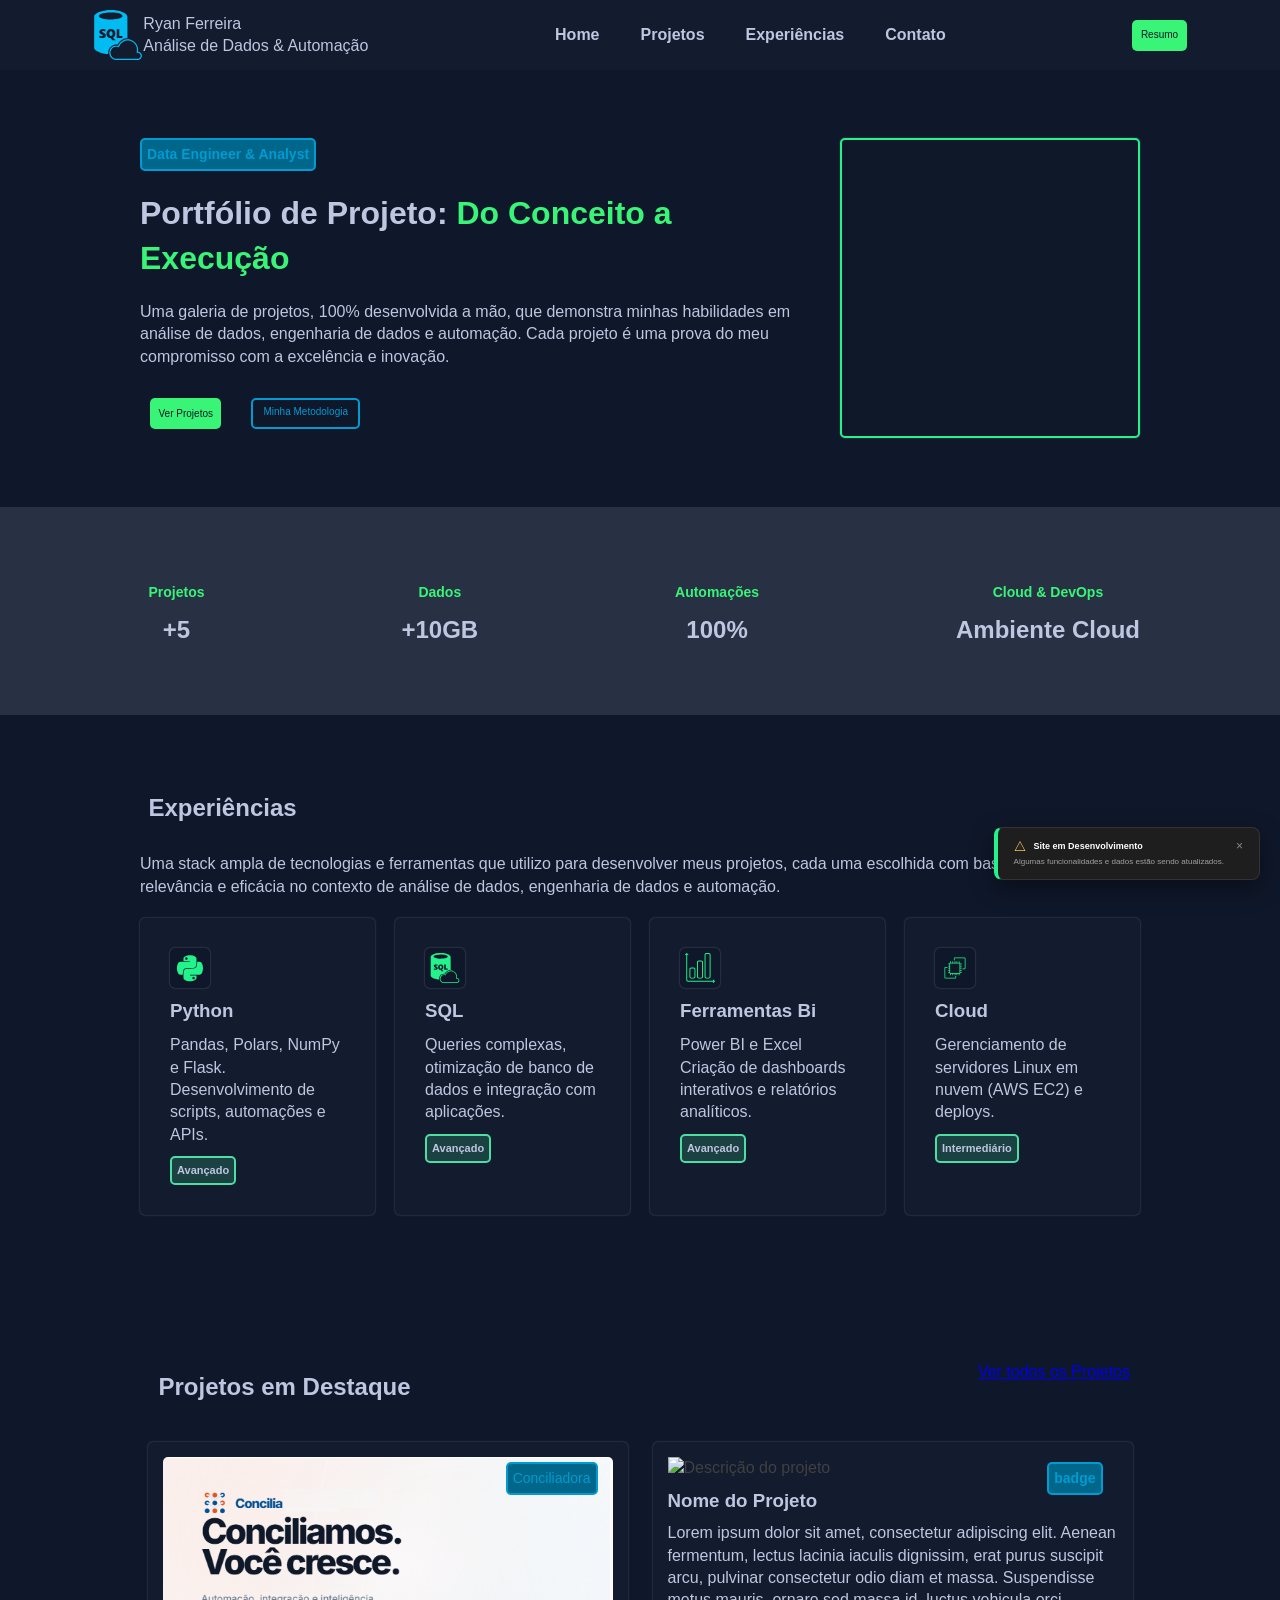
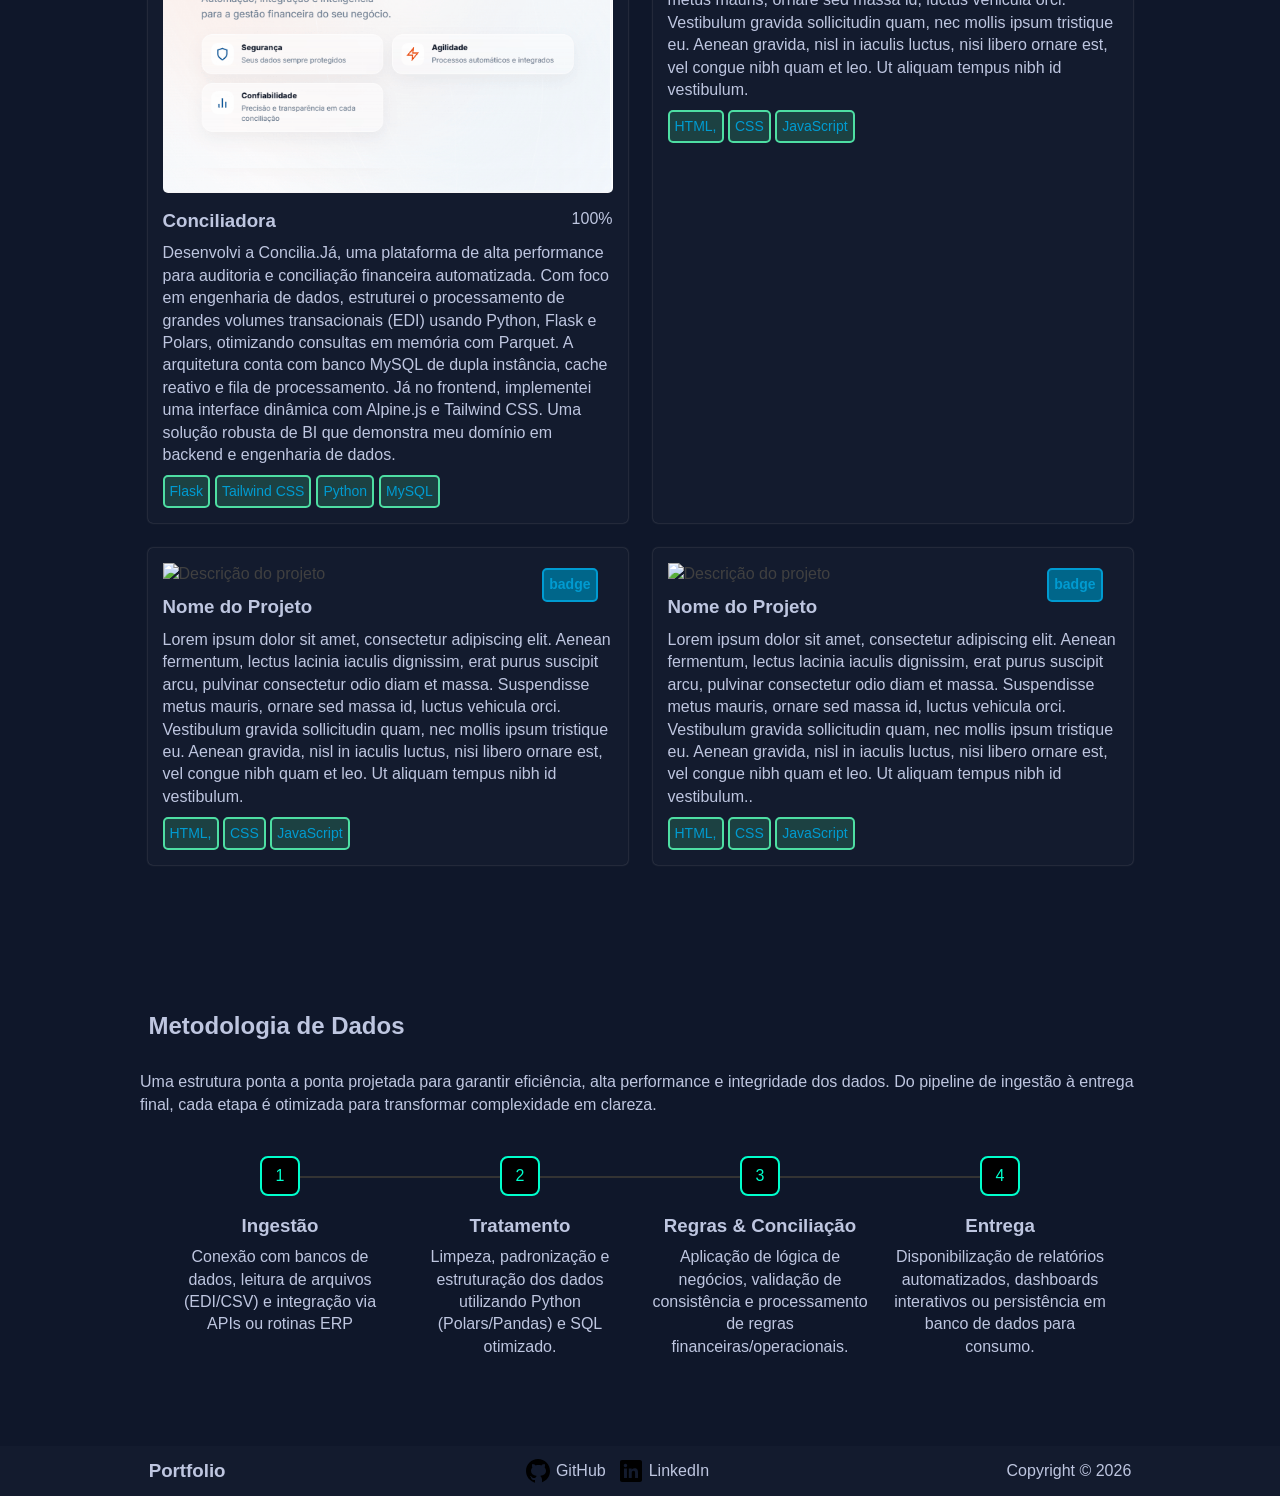
==== index.html @ 2951ab23 "refactor: Ajuste nos diretórios para organização e visualização. feat: Adicionado Toast de aviso de " ====
<!doctype html>
<html lang="en">
  <head>
    <meta charset="UTF-8" />
    <meta name="viewport" content="width=device-width, initial-scale=1.0" />
    <title>Ryan Ferreira | Portfólio de Dados & Engenharia</title>
    <link rel="icon" type="image/svg+xml" href="./assets/img/favicon-rfa.svg" />
    <link rel="stylesheet" href="/assets/css/style.css" />
    <script type="module" src="assets/js/main.js"></script>
  </head>
  <body>
    <!-- cabecalho -->
    <header>
      <nav class="cabecalho flex row">
        <div class="container-logo flex row">
          <img
            src="./assets/img/sql-logo.svg"
            width="50rem"
            alt="Logo do Portfolio"
          />
          <div class="container-logo-texto flex column">
            <span>Ryan Ferreira</span>
            <span>Análise de Dados & Automação </span>
          </div>
        </div>

        <ul>
          <li><a href="#">Home</a></li>
          <li><a href="#projetos">Projetos</a></li>
          <li><a href="#experiencias">Experiências</a></li>
          <li><a href="#">Contato</a></li>
        </ul>
        <div class="botao botao-header">
          <a href="#">Resumo</a>
        </div>
      </nav>
    </header>

    <main>
      <!-- sessão hero -->
      <section class="secao secao-hero">
        <div class="container container-hero flex row">
          <div class="box-hero flex column">
            <h2 class="badge">Data Engineer & Analyst</h2>
            <h1>
              Portfólio de Projeto:
              <span class="realce-h1">Do Conceito a Execução</span>
            </h1>
            <p>
              Uma galeria de projetos, 100% desenvolvida a mão, que demonstra
              minhas habilidades em análise de dados, engenharia de dados e
              automação. Cada projeto é uma prova do meu compromisso com a
              excelência e inovação.
            </p>
            <div class="box-botoes flex row">
              <div class="botao"><a href="#projetos">Ver Projetos</a></div>
              <div class="botao metodologia">
                <a href="#metodologia">Minha Metodologia</a>
              </div>
            </div>
          </div>
          <div class="efeito-hero"></div>
        </div>
      </section>

      <!-- sessão banner -->

      <section class="secao secao-banner">
        <div class="container container-banner flex">
          <div class="banner-alinha flex column">
            <h2>Projetos</h2>
            <h3>+5</h3>
          </div>
          <div class="banner-alinha flex column">
            <h2>Dados</h2>
            <h3>+10GB</h3>
          </div>
          <div class="banner-alinha flex column">
            <h2>Automações</h2>
            <h3>100%</h3>
          </div>
          <div class="banner-alinha flex column">
            <h2>Cloud & DevOps</h2>
            <h3>Ambiente Cloud</h3>
          </div>
        </div>
      </section>

      <!-- sessão experiências -->

      <section id="experiencias" class="secao secao-experiencias">
        <div class="container container-blocos-xp flex column">
          <h2>Experiências</h2>
          <div class="bloco-xp-descricao flex row">
            <p>
              Uma stack ampla de tecnologias e ferramentas que utilizo para
              desenvolver meus projetos, cada uma escolhida com base em sua
              relevância e eficácia no contexto de análise de dados, engenharia
              de dados e automação.
            </p>
            <!-- <div class="remove-quebra">
              <p>Competências Essenciais</p>
            </div> -->
          </div>
          <div class="bloco-box-xp flex">
            <div class="caixa-xp flex column">
              <div class="caixa-xp-logo flex">
                <img src="./assets/img/python.svg" alt="Logo do Python" />
              </div>
              <h3>Python</h3>
              <p>
                Pandas, Polars, NumPy e Flask. Desenvolvimento de scripts,
                automações e APIs.
              </p>
              <div class="tags tag-xp">Avançado</div>
            </div>
            <div class="caixa-xp flex column">
              <div class="caixa-xp-logo flex">
                <img src="./assets/img/sql-cloud.svg" alt="Logo do SQL" />
              </div>
              <h3>SQL</h3>
              <p>
                Queries complexas, otimização de banco de dados e integração com
                aplicações.
              </p>
              <div class="tags tag-xp">Avançado</div>
            </div>
            <div class="caixa-xp flex column">
              <div class="caixa-xp-logo flex">
                <img
                  src="./assets/img/ferramentas-bi.svg"
                  alt="Logo do Power BI"
                />
              </div>
              <h3>Ferramentas Bi</h3>
              <div>
                <p class="teste">
                  Power BI e Excel Criação de dashboards interativos e
                  relatórios analíticos.
                </p>
              </div>
              <div class="tags tag-xp">Avançado</div>
            </div>
            <div class="caixa-xp flex column">
              <div class="caixa-xp-logo flex">
                <img
                  src="./assets/img/amazon-ec2.svg"
                  alt="Logo do Amazon EC2"
                />
              </div>
              <h3>Cloud</h3>
              <p>
                Gerenciamento de servidores Linux em nuvem (AWS EC2) e deploys.
              </p>
              <div class="tags tag-xp">Intermediário</div>
            </div>
          </div>
        </div>
      </section>

      <!-- sessão projetos em destaque: -->

      <section id="projetos" class="secao secao-projetos flex column">
        <div class="container container-projetos flex column">
          <div class="projetos-titulo flex row">
            <h2>Projetos em Destaque</h2>
            <a href="caminho/para/projeto.html">Ver todos os Projetos</a>
          </div>
          <div class="blocos-box-projetos flex">
            <div class="box-projetos flex column">
              <div class="badge badge-projetos">Conciliadora</div>
              <div>
                <img
                  class="projeto-img"
                  src="/assets/projetos/ConciliaCapa.png"
                  alt="Descrição do projeto"
                />
              </div>
              <div class="subtitulo-projeto flex row">
                <h3>Conciliadora</h3>
                <p>100%</p>
              </div>
              <p>
                Desenvolvi a Concilia.Já, uma plataforma de alta performance
                para auditoria e conciliação financeira automatizada. Com foco
                em engenharia de dados, estruturei o processamento de grandes
                volumes transacionais (EDI) usando Python, Flask e Polars,
                otimizando consultas em memória com Parquet. A arquitetura conta
                com banco MySQL de dupla instância, cache reativo e fila de
                processamento. Já no frontend, implementei uma interface
                dinâmica com Alpine.js e Tailwind CSS. Uma solução robusta de BI
                que demonstra meu domínio em backend e engenharia de dados.
              </p>
              <div class="agrupa-tags flex row">
                <div class="tags">Flask</div>
                <div class="tags">Tailwind CSS</div>
                <div class="tags">Python</div>
                <div class="tags">MySQL</div>
              </div>
            </div>
            <div class="box-projetos flex column">
              <h2 class="badge badge-projetos">badge</h2>
              <img
                src="https://picsum.photos/450/336"
                alt="Descrição do projeto"
              />
              <h3>Nome do Projeto</h3>
              <p>
                Lorem ipsum dolor sit amet, consectetur adipiscing elit. Aenean
                fermentum, lectus lacinia iaculis dignissim, erat purus suscipit
                arcu, pulvinar consectetur odio diam et massa. Suspendisse metus
                mauris, ornare sed massa id, luctus vehicula orci. Vestibulum
                gravida sollicitudin quam, nec mollis ipsum tristique eu. Aenean
                gravida, nisl in iaculis luctus, nisi libero ornare est, vel
                congue nibh quam et leo. Ut aliquam tempus nibh id vestibulum.
              </p>
              <div class="agrupa-tags">
                <div class="tags">HTML,</div>
                <div class="tags">CSS</div>
                <div class="tags">JavaScript</div>
              </div>
            </div>
            <div class="box-projetos flex column">
              <h2 class="badge badge-projetos">badge</h2>
              <img
                src="https://picsum.photos/450/336"
                alt="Descrição do projeto"
              />
              <h3>Nome do Projeto</h3>
              <p>
                Lorem ipsum dolor sit amet, consectetur adipiscing elit. Aenean
                fermentum, lectus lacinia iaculis dignissim, erat purus suscipit
                arcu, pulvinar consectetur odio diam et massa. Suspendisse metus
                mauris, ornare sed massa id, luctus vehicula orci. Vestibulum
                gravida sollicitudin quam, nec mollis ipsum tristique eu. Aenean
                gravida, nisl in iaculis luctus, nisi libero ornare est, vel
                congue nibh quam et leo. Ut aliquam tempus nibh id vestibulum.
              </p>
              <div class="agrupa-tags">
                <div class="tags">HTML,</div>
                <div class="tags">CSS</div>
                <div class="tags">JavaScript</div>
              </div>
            </div>
            <div class="box-projetos flex column">
              <h2 class="badge badge-projetos">badge</h2>
              <img
                src="https://picsum.photos/450/336"
                alt="Descrição do projeto"
              />
              <h3>Nome do Projeto</h3>
              <p>
                Lorem ipsum dolor sit amet, consectetur adipiscing elit. Aenean
                fermentum, lectus lacinia iaculis dignissim, erat purus suscipit
                arcu, pulvinar consectetur odio diam et massa. Suspendisse metus
                mauris, ornare sed massa id, luctus vehicula orci. Vestibulum
                gravida sollicitudin quam, nec mollis ipsum tristique eu. Aenean
                gravida, nisl in iaculis luctus, nisi libero ornare est, vel
                congue nibh quam et leo. Ut aliquam tempus nibh id vestibulum..
              </p>
              <div class="agrupa-tags">
                <div class="tags">HTML,</div>
                <div class="tags">CSS</div>
                <div class="tags">JavaScript</div>
              </div>
            </div>
          </div>
        </div>
      </section>

      <!-- sessão Metodologia -->

      <section id="metodologia" class="secao secao-metodologia">
        <div class="container flex column">
          <div class="metodologia-titulo flex column">
            <h2>Metodologia de Dados</h2>
            <p>
              Uma estrutura ponta a ponta projetada para garantir eficiência,
              alta performance e integridade dos dados. Do pipeline de ingestão
              à entrega final, cada etapa é otimizada para transformar
              complexidade em clareza.
            </p>
          </div>
          <div class="metodologia-container flex">
            <div class="passos flex column">
              <div class="number flex">1</div>
              <h3>Ingestão</h3>
              <p>
                Conexão com bancos de dados, leitura de arquivos (EDI/CSV) e
                integração via APIs ou rotinas ERP
              </p>
            </div>

            <div class="passos flex column">
              <div class="number flex">2</div>
              <h3>Tratamento</h3>
              <p>
                Limpeza, padronização e estruturação dos dados utilizando Python
                (Polars/Pandas) e SQL otimizado.
              </p>
            </div>

            <div class="passos flex column">
              <div class="number flex">3</div>
              <h3>Regras & Conciliação</h3>
              <p>
                Aplicação de lógica de negócios, validação de consistência e
                processamento de regras financeiras/operacionais.
              </p>
            </div>

            <div class="passos flex column">
              <div class="number flex">4</div>
              <h3>Entrega</h3>
              <p>
                Disponibilização de relatórios automatizados, dashboards
                interativos ou persistência em banco de dados para consumo.
              </p>
            </div>
          </div>
        </div>
      </section>
      <!-- sessão rodapé -->
      <footer>
        <div class="rodape flex row">
          <div>
            <h3>Portfolio</h3>
          </div>
          <div class="redes-sociais flex row">
            <div class="img-redesociais flex">
              <img src="/assets/img/github.svg" alt="Icone Github" />
              <a target="_blank" href="https://github.com/RFAnoni">GitHub</a>
            </div>
            <div class="img-redesociais flex">
              <img src="/assets/img/linkedin.svg" alt="Icone LinkedIn" />
              <a
                target="_blank"
                href="https://www.linkedin.com/in/ryan-victor-ferreira/"
                >LinkedIn</a
              >
            </div>
          </div>

          <div>
            <p class="testes-img">Copyright &copy; 2026</p>
          </div>
        </div>
      </footer>
    </main>
    <!-- Banner / Card Flutuante de Aviso -->
    <div id="aviso-desenvolvimento" class="toast-flutuante">
      <div class="toast-conteudo">
        <div class="toast-texto">
          <div class="alinha-aviso flex">
            <img src="./assets/img/warning.svg" alt="Ícone de aviso" />
            <strong> Site em Desenvolvimento</strong>
          </div>
          <p>Algumas funcionalidades e dados estão sendo atualizados.</p>
        </div>
        <button
          id="btn-fechar-aviso"
          class="btn-fechar"
          aria-label="Fechar aviso"
        >
          &times;
        </button>
      </div>
    </div>
  </body>
</html>
---- assets/css/style.css ----
* {
  margin: 0;
  padding: 0;
  box-sizing: border-box;
}

html {
  font-size: 62.5%;
}

body {
  font-family: "Inter", sans-serif;
  color: #404040;
  line-height: 1.4;
  font-size: 1.6rem;
  background-color: #0f172a;
}

.flex {
  display: flex;
}
.flex.row {
  flex-flow: row;
}
.flex.column {
  flex-flow: column;
}
/* cabecalho */

.cabecalho {
  background-color: #131b2e;
  justify-content: space-around;
  align-items: center;
}

.container-logo {
  justify-content: space-between;
  align-items: center;
  padding: 1rem;
}

.container-logo-texto {
  justify-content: space-between;
  align-items: flex-start;
  color: #bec6e0;
}

.botao {
  background-color: #38f577;
  align-items: center;
  padding: 0.85rem;
  border-radius: 0.5rem;
  display: inline-block;
  margin: 1rem;
  font-size: x-small;
  cursor: pointer;

  & a {
    color: #0f172a;
    text-decoration: none;
  }
}

header {
  position: sticky;
  top: 0;
  z-index: 99999;
}
nav ul {
  display: flex;
  flex-flow: row;
  justify-content: space-around;
  gap: 2.1rem;
  align-items: center;

  li {
    list-style: none;
    padding: 1rem;

    a {
      text-decoration: none;
      color: #bec6e0;
      font-weight: bold;
      font-size: 1.6rem;
      transition: all 0.2s ease;

      &:hover,
      &:visited {
        color: #38f577;
        text-decoration: underline;
        transform: scale(1.1);
      }
    }
  }
}
.container {
  max-width: 100rem;
  margin: 0 auto;
  gap: 2rem;
}

/* cabecalho */

.badge {
  background-color: #00668a;
  border: 2px solid #009bd1;
  display: inline-block;
  color: #009bd1;
  border-radius: 0.5rem;
  padding: 0.5rem;
  font-size: 1.4rem;
}

.tags {
  background-color: #21504ab9;
  border: 2px solid #4edea3;
  display: inline-block;
  color: #009bd1;
  border-radius: 0.5rem;
  padding: 0.5rem;
  font-size: 1.4rem;
  background-blend-mode: multiply;
}

h1 {
  color: #bec6e0;
  font-size: 3.2rem;
}

h2 {
  color: #bec6e0;
  font-size: 2.4rem;
  padding: 0.85rem;
}

h3 {
  color: #bec6e0;
}
.realce-h1 {
  color: #38f577;
}

p {
  color: #bec6e0;
}

.secao {
  padding: 6.78rem;
  /* max-width: 100rem; */
}
/* sessao hero */

.container-hero {
  align-items: flex-start;
}

.box-hero {
  gap: 2rem;
  align-items: flex-start;
  flex: 1;
}

.efeito-hero {
  content: "";
  width: 30rem;
  height: 30rem;
  background-color: #0f1829;
  border-radius: 0.5rem;
  border: 2px solid #22f38b;
  box-shadow: 0px 0px 2px rgb(169 168 168 / 50%);
}

.box-botoes {
  gap: 1rem;
}
.metodologia {
  background-color: #0f172a;
  border: 2px solid #009bd1;
  border-radius: 0.5rem;
  padding: 0.5rem;
  color: #009bd1;

  & a {
    border-radius: 0.5rem;
    padding: 0.5rem;
    color: #009bd1;
    text-decoration: none;
    cursor: pointer;
  }
}

/* sessao banner */

.secao-banner {
  background-color: #283044;
}

.container-banner {
  justify-content: space-between;

  .banner-alinha {
    gap: 0.2rem;
    align-items: center;
  }
  & h2 {
    color: #38f577;
    font-size: 1.4rem;
  }
  & h3 {
    color: #bec6e0;
    font-size: 2.4rem;
  }
}

/* experiencias xp */

.caixa-xp {
  background-color: #131b2e;
  box-shadow: 0px 0px 2px rgb(169 168 168 / 50%);
  border-radius: 0.5rem;
  align-items: flex-start;
  gap: 1rem;
  padding: 3rem;
  flex: 1; /* Faz o card crescer junto com os outros irmãos no layout */

  & p {
    hyphens: auto;
    -webkit-hyphens: auto;
    word-break: normal;
  }
}

.caixa-xp-logo {
  background-color: #0f172a;
  align-items: center;
  justify-content: center;
  padding: 0.5rem;
  box-shadow: 0px 0px 2px rgb(169 168 168 / 50%);
  border-radius: 0.5rem;
  img {
    width: 3rem;
    background-color: #0f172a;
    stroke-width: 0.476881;
  }
}

.tag-xp {
  color: #bec6e0;
  font-size: 1.1rem;
  font-weight: 600;
}

.bloco-box-xp {
  gap: 2rem;
  flex-flow: row wrap; /* Permite quebrar linha em telas menores */
  justify-content: flex-start;
}

.blocos-xp {
  display: flex;
  flex-flow: column;
  justify-content: space-between;
  gap: 2rem;
}

.bloco-xp-titulo {
  display: flex;
  flex-flow: column;
  justify-content: space-between;
  gap: 2rem;
}

.bloco-xp-descricao {
  justify-content: space-between;
  gap: 2rem;
  align-items: center;
}
.remove-quebra {
  white-space: nowrap;
  text-transform: uppercase;
}

/* sessão projetos*/

.projetos-titulo {
  justify-content: space-between;
  gap: 2rem;
  padding: 1rem;
}

.agrupa-tags {
  gap: 0.5rem;
}
.blocos-box-projetos {
  flex-flow: row wrap;
  justify-content: center;
  gap: 2.5rem;
}

.box-projetos {
  background-color: #131b2e;
  box-shadow: 0px 0px 2px rgb(169 168 168 / 50%);
  padding: 1.5rem;
  border-radius: 0.5rem;
  width: 48%;
  position: relative;
  gap: 0.85rem;
}

.secao-projetos {
  gap: 2rem;
}

.projeto-img {
  width: 100%;
  height: auto;
  border-radius: 0.5rem;
}
.badge-projetos {
  position: absolute;
  top: 2rem;
  right: 3rem;
}

.subtitulo-projeto {
  justify-content: space-between;
}

/* sessão workflow */
.metodologia-container {
  justify-content: space-between; /* Distribui os itens igualmente de ponta a ponta */
  align-items: flex-start; /* Alinha todos verticalmente no centro */
  position: relative;
  padding: 2rem;
}

.passos {
  align-items: center; /* Centraliza o texto de cada bloco */
  text-align: center;
  z-index: 2; /* Garante que o bloco fique acima da linha conectora */
  flex: 1 1 0; /* Força todos os elementos a dividirem o espaço igualmente */
  padding: 0 10px;
  width: 0;
  position: relative;

  & h3 {
    min-height: 3rem; /* Ajuste se necessário para cobrir 2 linhas */
    display: flex;
    align-items: center;
    justify-content: center;
    margin-bottom: 0.5rem;
  }

  &:not(:last-child)::before {
    content: "";
    position: absolute;

    /* Posiciona no centro vertical exato do .number (2rem metade do número) */
    top: 2rem;

    /* Começa no centro deste número e vai até o centro do próximo */
    left: 50%;
    width: 100%;

    height: 2px;
    background-color: #333;

    /* Coloca a linha atrás da caixinha .number */
    z-index: -1;
  }
}

/* Estilização básica dos quadradinhos com números */
.number {
  width: 4rem;
  height: 4rem;
  border: 0.2rem solid #00ffcc; /* Borda verde/azul fluorescente */
  border-radius: 0.8rem;
  justify-content: center;
  align-items: center;
  background-color: #000;
  color: #00ffcc;
  margin-bottom: 15px;
}

.metodologia-titulo {
  gap: 2rem;
}

/* footer */
.img-redesociais {
  gap: 0.3rem;
  align-items: center;
}
.rodape {
  background-color: #131b2e;
  justify-content: space-around;
  align-items: center;
  height: 5rem;
}

.redes-sociais {
  gap: 1rem;

  & a {
    text-decoration: none;

    &:link {
      color: #bec6e0;
    }
    &:visited,
    &:hover {
      color: #38f577;
      text-decoration: underline;
      transform: scale(1.05);
    }
  }
}

/* Card Flutuante Fixo no Canto Inferior */
.toast-flutuante {
  position: fixed;
  bottom: 20px;
  right: 20px;
  z-index: 9999;
  max-width: 320px;
  background-color: #1e1e1e;
  border: 1px solid #333;
  border-left: 4px solid #22f38b; /* Detalhe lateral no tom de verde */
  border-radius: 8px;
  box-shadow: 0 8px 24px rgba(0, 0, 0, 0.4);
  padding: 12px 16px;
  font-family: sans-serif;
  animation: slideIn 0.3s ease-out;
}

.toast-conteudo {
  display: flex;
  align-items: flex-start;
  justify-content: space-between;
  gap: 12px;
}

.toast-texto {
  & strong {
    display: block;
    color: #ffffff;
    font-size: 0.9rem;
    margin-bottom: 4px;
  }

  & img {
    width: 1.2rem;
    height: 1.2rem;
    margin-right: 8px;
  }

  & p {
    color: #a0a0a0;
    font-size: 0.8rem;
    margin: 0;
    line-height: 1.3;
  }
}

/* Botão 'X' para fechar */
.btn-fechar {
  background: transparent;
  border: none;
  color: #888;
  font-size: 1.2rem;
  cursor: pointer;
  line-height: 1;
  padding: 0;
  transition: color 0.2s;

  &:hover {
    color: #ffffff;
  }
}

/* Animação suave para aparecer */
@keyframes slideIn {
  from {
    transform: translateY(100px);
    opacity: 0;
  }
  to {
    transform: translateY(0);
    opacity: 1;
  }
}

/* Responsividade para telas pequenas */
@media (max-width: 480px) {
  .toast-flutuante {
    bottom: 12px;
    right: 12px;
    left: 12px;
    max-width: none;
  }
}
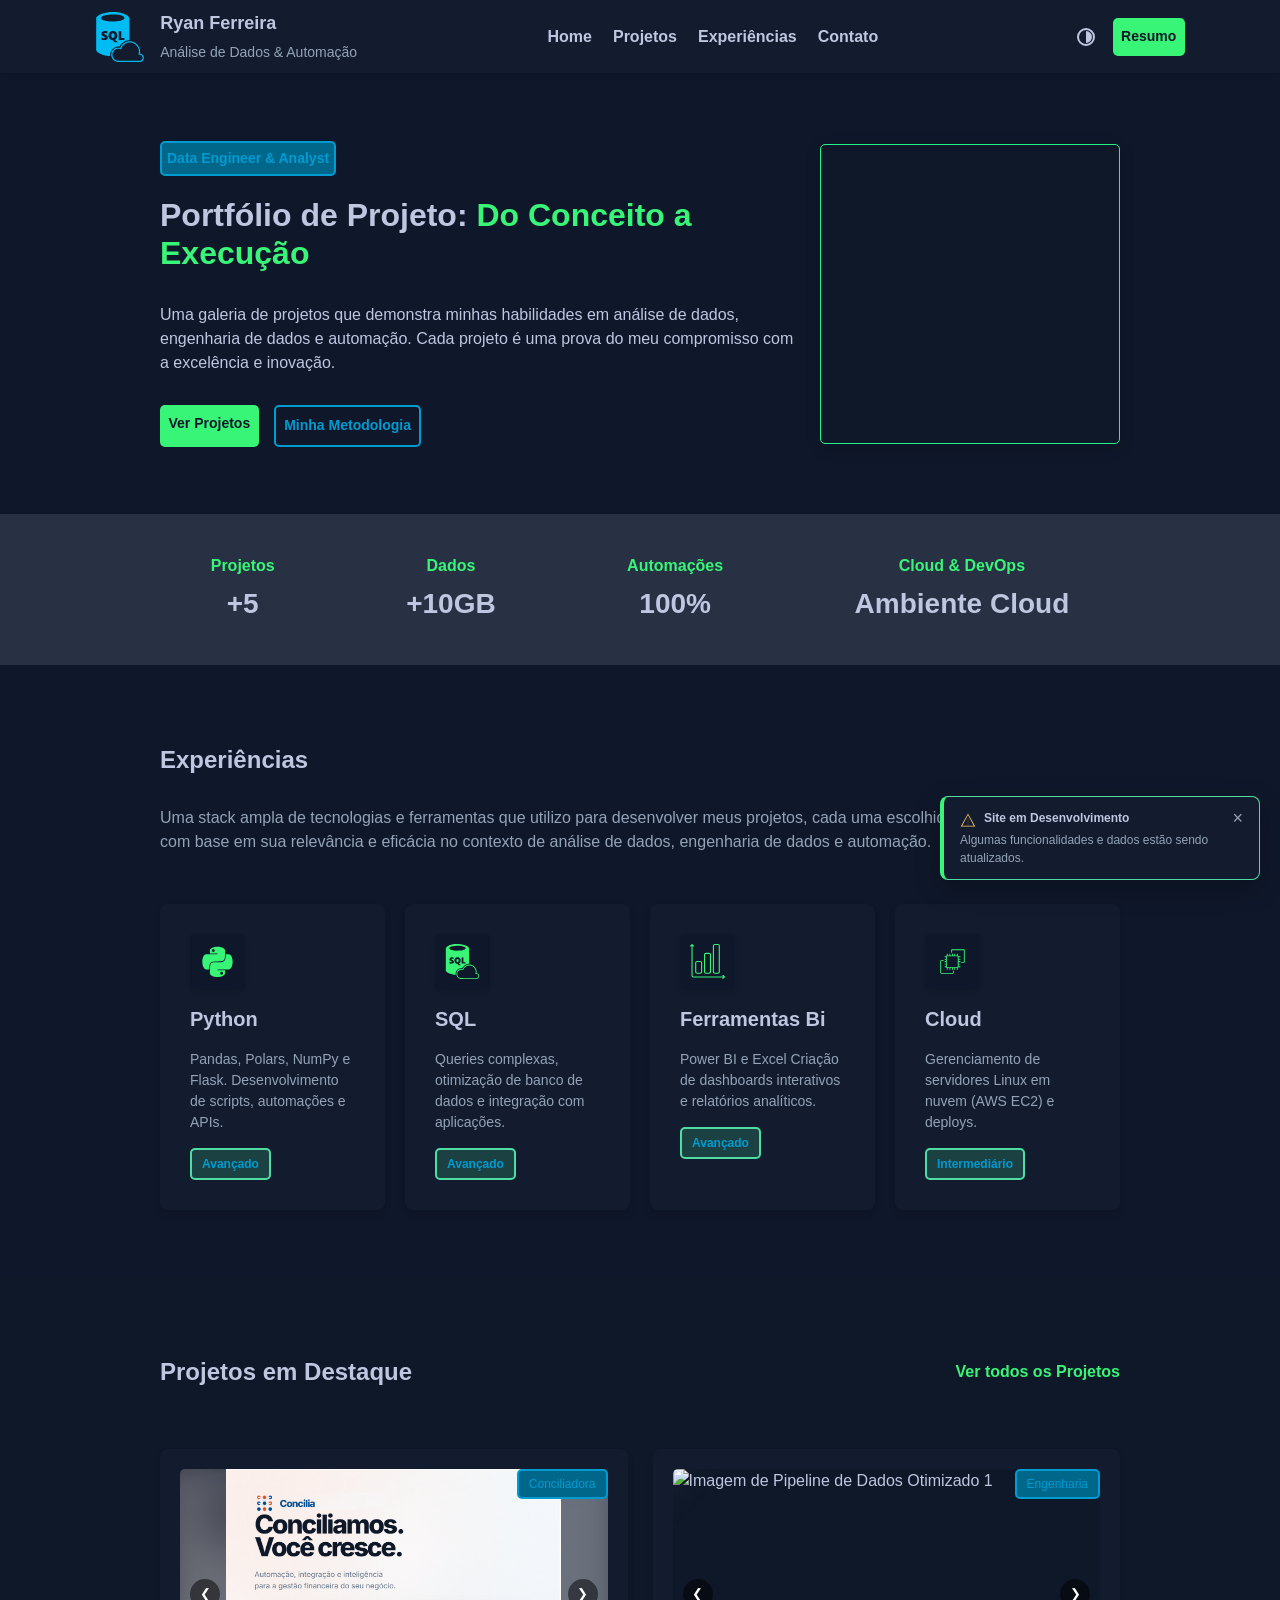
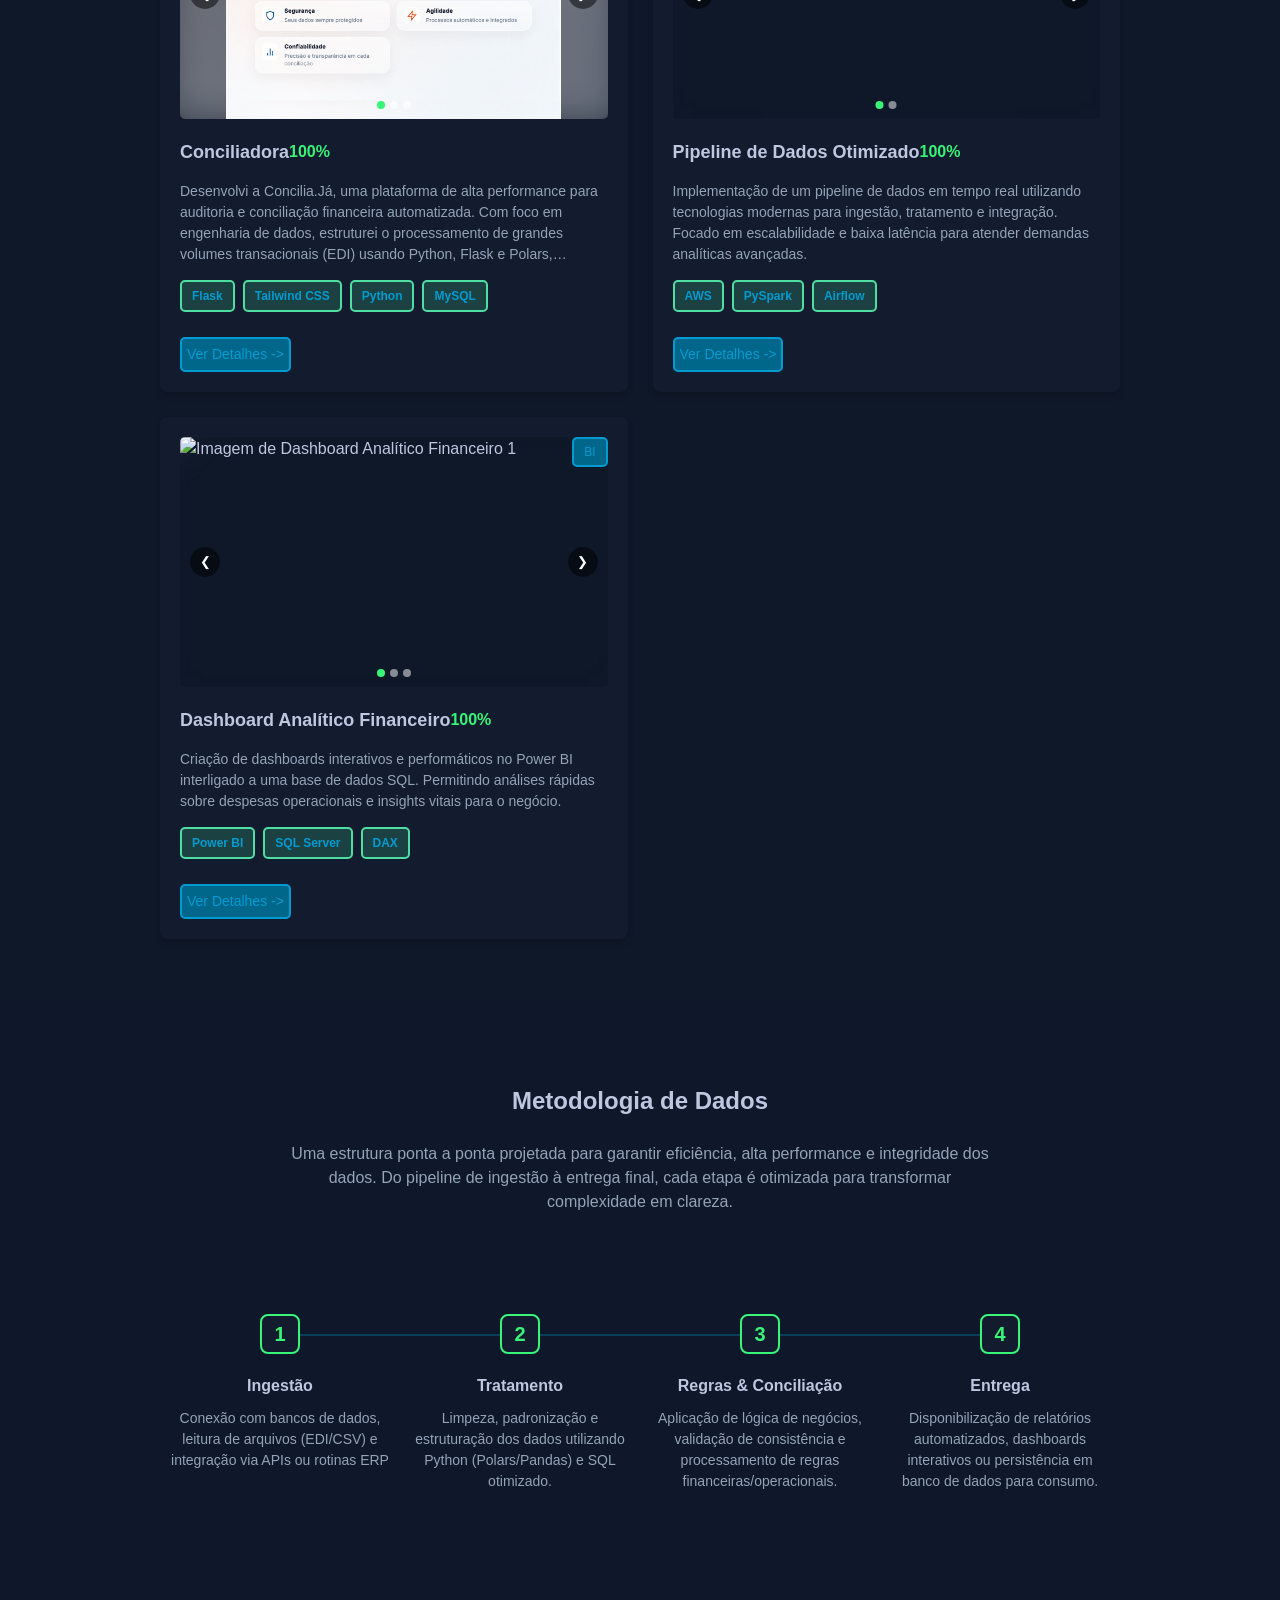
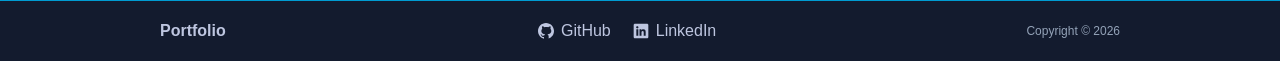
==== commit e7166fac: "feat: ajustar a estrutura, adicionar alternância de tema e página de detalhes do projeto" ====
--- a/index.html
+++ b/index.html
@@ -1,370 +1,268 @@
 <!doctype html>
 <html lang="en">
-  <head>
-    <meta charset="UTF-8" />
-    <meta name="viewport" content="width=device-width, initial-scale=1.0" />
-    <title>Ryan Ferreira | Portfólio de Dados & Engenharia</title>
-    <link rel="icon" type="image/svg+xml" href="./assets/img/favicon-rfa.svg" />
-    <link rel="stylesheet" href="/assets/css/style.css" />
-    <script type="module" src="assets/js/main.js"></script>
-  </head>
-  <body>
-    <!-- cabecalho -->
-    <header>
-      <nav class="cabecalho flex row">
-        <div class="container-logo flex row">
-          <img
-            src="./assets/img/sql-logo.svg"
-            width="50rem"
-            alt="Logo do Portfolio"
-          />
-          <div class="container-logo-texto flex column">
-            <span>Ryan Ferreira</span>
-            <span>Análise de Dados & Automação </span>
-          </div>
-        </div>
-
-        <ul>
-          <li><a href="#">Home</a></li>
-          <li><a href="#projetos">Projetos</a></li>
-          <li><a href="#experiencias">Experiências</a></li>
-          <li><a href="#">Contato</a></li>
-        </ul>
+
+<head>
+  <meta charset="UTF-8" />
+  <meta name="viewport" content="width=device-width, initial-scale=1.0" />
+  <title>Ryan Ferreira | Portfólio de Dados & Engenharia</title>
+  <link rel="icon" type="image/svg+xml" href="./assets/img/favicon-rfa.svg" />
+  <link rel="stylesheet" href="/assets/css/style.css" />
+  <script type="module" src="assets/js/main.js"></script>
+</head>
+
+<body>
+  <!-- cabecalho -->
+  <header>
+    <nav class="cabecalho flex row">
+      <div class="container-logo flex row">
+        <img src="./assets/img/sql-logo.svg" alt="Logo do Portfolio" />
+        <div class="container-logo-texto flex column">
+          <span>Ryan Ferreira</span>
+          <span>Análise de Dados & Automação </span>
+        </div>
+      </div>
+
+      <ul>
+        <li><a href="#">Home</a></li>
+        <li><a href="#projetos">Projetos</a></li>
+        <li><a href="#experiencias">Experiências</a></li>
+        <li><a href="#">Contato</a></li>
+      </ul>
+      <div class="flex row" style="align-items: center; gap: 1rem;">
+        <button id="theme-toggle" class="theme-toggle" aria-label="Alternar Tema">
+          <!-- SVG placeholder (moon for dark mode default, will swap via JS) -->
+          <svg id="theme-icon" xmlns="http://www.w3.org/2000/svg" viewBox="0 0 24 24">
+            <path
+              d="M12,3A9,9,0,1,0,21,12,9,9,0,0,0,12,3Zm0,16a7,7,0,1,1,7-7A7,7,0,0,1,12,19ZM12,6V18A6,6,0,1,0,12,6Z" />
+          </svg>
+        </button>
         <div class="botao botao-header">
           <a href="#">Resumo</a>
         </div>
-      </nav>
-    </header>
-
-    <main>
-      <!-- sessão hero -->
-      <section class="secao secao-hero">
-        <div class="container container-hero flex row">
-          <div class="box-hero flex column">
-            <h2 class="badge">Data Engineer & Analyst</h2>
-            <h1>
-              Portfólio de Projeto:
-              <span class="realce-h1">Do Conceito a Execução</span>
-            </h1>
-            <p>
-              Uma galeria de projetos, 100% desenvolvida a mão, que demonstra
-              minhas habilidades em análise de dados, engenharia de dados e
-              automação. Cada projeto é uma prova do meu compromisso com a
-              excelência e inovação.
-            </p>
-            <div class="box-botoes flex row">
-              <div class="botao"><a href="#projetos">Ver Projetos</a></div>
-              <div class="botao metodologia">
-                <a href="#metodologia">Minha Metodologia</a>
-              </div>
-            </div>
-          </div>
-          <div class="efeito-hero"></div>
-        </div>
-      </section>
-
-      <!-- sessão banner -->
-
-      <section class="secao secao-banner">
-        <div class="container container-banner flex">
-          <div class="banner-alinha flex column">
-            <h2>Projetos</h2>
-            <h3>+5</h3>
-          </div>
-          <div class="banner-alinha flex column">
-            <h2>Dados</h2>
-            <h3>+10GB</h3>
-          </div>
-          <div class="banner-alinha flex column">
-            <h2>Automações</h2>
-            <h3>100%</h3>
-          </div>
-          <div class="banner-alinha flex column">
-            <h2>Cloud & DevOps</h2>
-            <h3>Ambiente Cloud</h3>
-          </div>
-        </div>
-      </section>
-
-      <!-- sessão experiências -->
-
-      <section id="experiencias" class="secao secao-experiencias">
-        <div class="container container-blocos-xp flex column">
-          <h2>Experiências</h2>
-          <div class="bloco-xp-descricao flex row">
-            <p>
-              Uma stack ampla de tecnologias e ferramentas que utilizo para
-              desenvolver meus projetos, cada uma escolhida com base em sua
-              relevância e eficácia no contexto de análise de dados, engenharia
-              de dados e automação.
-            </p>
-            <!-- <div class="remove-quebra">
+      </div>
+    </nav>
+  </header>
+
+  <main>
+    <!-- sessão hero -->
+    <section class="secao secao-hero">
+      <div class="container container-hero flex row">
+        <div class="box-hero flex column">
+          <h2 class="badge">Data Engineer & Analyst</h2>
+          <h1>
+            Portfólio de Projeto:
+            <span class="realce-h1">Do Conceito a Execução</span>
+          </h1>
+          <p>
+            Uma galeria de projetos que demonstra
+            minhas habilidades em análise de dados, engenharia de dados e
+            automação. Cada projeto é uma prova do meu compromisso com a
+            excelência e inovação.
+          </p>
+          <div class="box-botoes flex row">
+            <div class="botao"><a href="#projetos">Ver Projetos</a></div>
+            <div class="botao metodologia">
+              <a href="#metodologia">Minha Metodologia</a>
+            </div>
+          </div>
+        </div>
+        <div class="efeito-hero"></div>
+      </div>
+    </section>
+
+    <!-- sessão banner -->
+
+    <section class="secao secao-banner">
+      <div class="container container-banner flex">
+        <div class="banner-alinha flex column">
+          <h2>Projetos</h2>
+          <h3>+5</h3>
+        </div>
+        <div class="banner-alinha flex column">
+          <h2>Dados</h2>
+          <h3>+10GB</h3>
+        </div>
+        <div class="banner-alinha flex column">
+          <h2>Automações</h2>
+          <h3>100%</h3>
+        </div>
+        <div class="banner-alinha flex column">
+          <h2>Cloud & DevOps</h2>
+          <h3>Ambiente Cloud</h3>
+        </div>
+      </div>
+    </section>
+
+    <!-- sessão experiências -->
+
+    <section id="experiencias" class="secao secao-experiencias">
+      <div class="container container-blocos-xp flex column">
+        <h2>Experiências</h2>
+        <div class="bloco-xp-descricao flex row">
+          <p>
+            Uma stack ampla de tecnologias e ferramentas que utilizo para
+            desenvolver meus projetos, cada uma escolhida com base em sua
+            relevância e eficácia no contexto de análise de dados, engenharia
+            de dados e automação.
+          </p>
+          <!-- <div class="remove-quebra">
               <p>Competências Essenciais</p>
             </div> -->
-          </div>
-          <div class="bloco-box-xp flex">
-            <div class="caixa-xp flex column">
-              <div class="caixa-xp-logo flex">
-                <img src="./assets/img/python.svg" alt="Logo do Python" />
-              </div>
-              <h3>Python</h3>
-              <p>
-                Pandas, Polars, NumPy e Flask. Desenvolvimento de scripts,
-                automações e APIs.
+        </div>
+        <div class="bloco-box-xp flex">
+          <div class="caixa-xp flex column">
+            <div class="caixa-xp-logo flex">
+              <img src="./assets/img/python.svg" alt="Logo do Python" />
+            </div>
+            <h3>Python</h3>
+            <p>
+              Pandas, Polars, NumPy e Flask. Desenvolvimento de scripts,
+              automações e APIs.
+            </p>
+            <div class="tags tag-xp">Avançado</div>
+          </div>
+          <div class="caixa-xp flex column">
+            <div class="caixa-xp-logo flex">
+              <img src="./assets/img/sql-cloud.svg" alt="Logo do SQL" />
+            </div>
+            <h3>SQL</h3>
+            <p>
+              Queries complexas, otimização de banco de dados e integração com
+              aplicações.
+            </p>
+            <div class="tags tag-xp">Avançado</div>
+          </div>
+          <div class="caixa-xp flex column">
+            <div class="caixa-xp-logo flex">
+              <img src="./assets/img/ferramentas-bi.svg" alt="Logo do Power BI" />
+            </div>
+            <h3>Ferramentas Bi</h3>
+            <div>
+              <p class="teste">
+                Power BI e Excel Criação de dashboards interativos e
+                relatórios analíticos.
               </p>
-              <div class="tags tag-xp">Avançado</div>
-            </div>
-            <div class="caixa-xp flex column">
-              <div class="caixa-xp-logo flex">
-                <img src="./assets/img/sql-cloud.svg" alt="Logo do SQL" />
-              </div>
-              <h3>SQL</h3>
-              <p>
-                Queries complexas, otimização de banco de dados e integração com
-                aplicações.
-              </p>
-              <div class="tags tag-xp">Avançado</div>
-            </div>
-            <div class="caixa-xp flex column">
-              <div class="caixa-xp-logo flex">
-                <img
-                  src="./assets/img/ferramentas-bi.svg"
-                  alt="Logo do Power BI"
-                />
-              </div>
-              <h3>Ferramentas Bi</h3>
-              <div>
-                <p class="teste">
-                  Power BI e Excel Criação de dashboards interativos e
-                  relatórios analíticos.
-                </p>
-              </div>
-              <div class="tags tag-xp">Avançado</div>
-            </div>
-            <div class="caixa-xp flex column">
-              <div class="caixa-xp-logo flex">
-                <img
-                  src="./assets/img/amazon-ec2.svg"
-                  alt="Logo do Amazon EC2"
-                />
-              </div>
-              <h3>Cloud</h3>
-              <p>
-                Gerenciamento de servidores Linux em nuvem (AWS EC2) e deploys.
-              </p>
-              <div class="tags tag-xp">Intermediário</div>
-            </div>
-          </div>
-        </div>
-      </section>
-
-      <!-- sessão projetos em destaque: -->
-
-      <section id="projetos" class="secao secao-projetos flex column">
-        <div class="container container-projetos flex column">
-          <div class="projetos-titulo flex row">
-            <h2>Projetos em Destaque</h2>
-            <a href="caminho/para/projeto.html">Ver todos os Projetos</a>
-          </div>
-          <div class="blocos-box-projetos flex">
-            <div class="box-projetos flex column">
-              <div class="badge badge-projetos">Conciliadora</div>
-              <div>
-                <img
-                  class="projeto-img"
-                  src="/assets/projetos/ConciliaCapa.png"
-                  alt="Descrição do projeto"
-                />
-              </div>
-              <div class="subtitulo-projeto flex row">
-                <h3>Conciliadora</h3>
-                <p>100%</p>
-              </div>
-              <p>
-                Desenvolvi a Concilia.Já, uma plataforma de alta performance
-                para auditoria e conciliação financeira automatizada. Com foco
-                em engenharia de dados, estruturei o processamento de grandes
-                volumes transacionais (EDI) usando Python, Flask e Polars,
-                otimizando consultas em memória com Parquet. A arquitetura conta
-                com banco MySQL de dupla instância, cache reativo e fila de
-                processamento. Já no frontend, implementei uma interface
-                dinâmica com Alpine.js e Tailwind CSS. Uma solução robusta de BI
-                que demonstra meu domínio em backend e engenharia de dados.
-              </p>
-              <div class="agrupa-tags flex row">
-                <div class="tags">Flask</div>
-                <div class="tags">Tailwind CSS</div>
-                <div class="tags">Python</div>
-                <div class="tags">MySQL</div>
-              </div>
-            </div>
-            <div class="box-projetos flex column">
-              <h2 class="badge badge-projetos">badge</h2>
-              <img
-                src="https://picsum.photos/450/336"
-                alt="Descrição do projeto"
-              />
-              <h3>Nome do Projeto</h3>
-              <p>
-                Lorem ipsum dolor sit amet, consectetur adipiscing elit. Aenean
-                fermentum, lectus lacinia iaculis dignissim, erat purus suscipit
-                arcu, pulvinar consectetur odio diam et massa. Suspendisse metus
-                mauris, ornare sed massa id, luctus vehicula orci. Vestibulum
-                gravida sollicitudin quam, nec mollis ipsum tristique eu. Aenean
-                gravida, nisl in iaculis luctus, nisi libero ornare est, vel
-                congue nibh quam et leo. Ut aliquam tempus nibh id vestibulum.
-              </p>
-              <div class="agrupa-tags">
-                <div class="tags">HTML,</div>
-                <div class="tags">CSS</div>
-                <div class="tags">JavaScript</div>
-              </div>
-            </div>
-            <div class="box-projetos flex column">
-              <h2 class="badge badge-projetos">badge</h2>
-              <img
-                src="https://picsum.photos/450/336"
-                alt="Descrição do projeto"
-              />
-              <h3>Nome do Projeto</h3>
-              <p>
-                Lorem ipsum dolor sit amet, consectetur adipiscing elit. Aenean
-                fermentum, lectus lacinia iaculis dignissim, erat purus suscipit
-                arcu, pulvinar consectetur odio diam et massa. Suspendisse metus
-                mauris, ornare sed massa id, luctus vehicula orci. Vestibulum
-                gravida sollicitudin quam, nec mollis ipsum tristique eu. Aenean
-                gravida, nisl in iaculis luctus, nisi libero ornare est, vel
-                congue nibh quam et leo. Ut aliquam tempus nibh id vestibulum.
-              </p>
-              <div class="agrupa-tags">
-                <div class="tags">HTML,</div>
-                <div class="tags">CSS</div>
-                <div class="tags">JavaScript</div>
-              </div>
-            </div>
-            <div class="box-projetos flex column">
-              <h2 class="badge badge-projetos">badge</h2>
-              <img
-                src="https://picsum.photos/450/336"
-                alt="Descrição do projeto"
-              />
-              <h3>Nome do Projeto</h3>
-              <p>
-                Lorem ipsum dolor sit amet, consectetur adipiscing elit. Aenean
-                fermentum, lectus lacinia iaculis dignissim, erat purus suscipit
-                arcu, pulvinar consectetur odio diam et massa. Suspendisse metus
-                mauris, ornare sed massa id, luctus vehicula orci. Vestibulum
-                gravida sollicitudin quam, nec mollis ipsum tristique eu. Aenean
-                gravida, nisl in iaculis luctus, nisi libero ornare est, vel
-                congue nibh quam et leo. Ut aliquam tempus nibh id vestibulum..
-              </p>
-              <div class="agrupa-tags">
-                <div class="tags">HTML,</div>
-                <div class="tags">CSS</div>
-                <div class="tags">JavaScript</div>
-              </div>
-            </div>
-          </div>
-        </div>
-      </section>
-
-      <!-- sessão Metodologia -->
-
-      <section id="metodologia" class="secao secao-metodologia">
-        <div class="container flex column">
-          <div class="metodologia-titulo flex column">
-            <h2>Metodologia de Dados</h2>
-            <p>
-              Uma estrutura ponta a ponta projetada para garantir eficiência,
-              alta performance e integridade dos dados. Do pipeline de ingestão
-              à entrega final, cada etapa é otimizada para transformar
-              complexidade em clareza.
-            </p>
-          </div>
-          <div class="metodologia-container flex">
-            <div class="passos flex column">
-              <div class="number flex">1</div>
-              <h3>Ingestão</h3>
-              <p>
-                Conexão com bancos de dados, leitura de arquivos (EDI/CSV) e
-                integração via APIs ou rotinas ERP
-              </p>
-            </div>
-
-            <div class="passos flex column">
-              <div class="number flex">2</div>
-              <h3>Tratamento</h3>
-              <p>
-                Limpeza, padronização e estruturação dos dados utilizando Python
-                (Polars/Pandas) e SQL otimizado.
-              </p>
-            </div>
-
-            <div class="passos flex column">
-              <div class="number flex">3</div>
-              <h3>Regras & Conciliação</h3>
-              <p>
-                Aplicação de lógica de negócios, validação de consistência e
-                processamento de regras financeiras/operacionais.
-              </p>
-            </div>
-
-            <div class="passos flex column">
-              <div class="number flex">4</div>
-              <h3>Entrega</h3>
-              <p>
-                Disponibilização de relatórios automatizados, dashboards
-                interativos ou persistência em banco de dados para consumo.
-              </p>
-            </div>
-          </div>
-        </div>
-      </section>
-      <!-- sessão rodapé -->
-      <footer>
-        <div class="rodape flex row">
-          <div>
-            <h3>Portfolio</h3>
-          </div>
-          <div class="redes-sociais flex row">
-            <div class="img-redesociais flex">
-              <img src="/assets/img/github.svg" alt="Icone Github" />
-              <a target="_blank" href="https://github.com/RFAnoni">GitHub</a>
-            </div>
-            <div class="img-redesociais flex">
-              <img src="/assets/img/linkedin.svg" alt="Icone LinkedIn" />
-              <a
-                target="_blank"
-                href="https://www.linkedin.com/in/ryan-victor-ferreira/"
-                >LinkedIn</a
-              >
-            </div>
-          </div>
-
-          <div>
-            <p class="testes-img">Copyright &copy; 2026</p>
-          </div>
-        </div>
-      </footer>
-    </main>
-    <!-- Banner / Card Flutuante de Aviso -->
-    <div id="aviso-desenvolvimento" class="toast-flutuante">
-      <div class="toast-conteudo">
-        <div class="toast-texto">
-          <div class="alinha-aviso flex">
-            <img src="./assets/img/warning.svg" alt="Ícone de aviso" />
-            <strong> Site em Desenvolvimento</strong>
-          </div>
-          <p>Algumas funcionalidades e dados estão sendo atualizados.</p>
-        </div>
-        <button
-          id="btn-fechar-aviso"
-          class="btn-fechar"
-          aria-label="Fechar aviso"
-        >
-          &times;
-        </button>
-      </div>
+            </div>
+            <div class="tags tag-xp">Avançado</div>
+          </div>
+          <div class="caixa-xp flex column">
+            <div class="caixa-xp-logo flex">
+              <img src="./assets/img/amazon-ec2.svg" alt="Logo do Amazon EC2" />
+            </div>
+            <h3>Cloud</h3>
+            <p>
+              Gerenciamento de servidores Linux em nuvem (AWS EC2) e deploys.
+            </p>
+            <div class="tags tag-xp">Intermediário</div>
+          </div>
+        </div>
+      </div>
+    </section>
+
+    <!-- sessão projetos em destaque: -->
+
+    <section id="projetos" class="secao secao-projetos flex column">
+      <div class="container container-projetos flex column">
+        <div class="projetos-titulo flex row">
+          <h2>Projetos em Destaque</h2>
+          <a href="caminho/para/projeto.html">Ver todos os Projetos</a>
+        </div>
+        <div id="projetos-container" class="blocos-box-projetos flex">
+          <!-- Projetos injetados dinamicamente via JavaScript -->
+        </div>
+      </div>
+    </section>
+
+    <!-- sessão Metodologia -->
+
+    <section id="metodologia" class="secao secao-metodologia">
+      <div class="container flex column">
+        <div class="metodologia-titulo flex column">
+          <h2>Metodologia de Dados</h2>
+          <p>
+            Uma estrutura ponta a ponta projetada para garantir eficiência,
+            alta performance e integridade dos dados. Do pipeline de ingestão
+            à entrega final, cada etapa é otimizada para transformar
+            complexidade em clareza.
+          </p>
+        </div>
+        <div class="metodologia-container flex">
+          <div class="passos flex column">
+            <div class="number flex">1</div>
+            <h3>Ingestão</h3>
+            <p>
+              Conexão com bancos de dados, leitura de arquivos (EDI/CSV) e
+              integração via APIs ou rotinas ERP
+            </p>
+          </div>
+
+          <div class="passos flex column">
+            <div class="number flex">2</div>
+            <h3>Tratamento</h3>
+            <p>
+              Limpeza, padronização e estruturação dos dados utilizando Python
+              (Polars/Pandas) e SQL otimizado.
+            </p>
+          </div>
+
+          <div class="passos flex column">
+            <div class="number flex">3</div>
+            <h3>Regras & Conciliação</h3>
+            <p>
+              Aplicação de lógica de negócios, validação de consistência e
+              processamento de regras financeiras/operacionais.
+            </p>
+          </div>
+
+          <div class="passos flex column">
+            <div class="number flex">4</div>
+            <h3>Entrega</h3>
+            <p>
+              Disponibilização de relatórios automatizados, dashboards
+              interativos ou persistência em banco de dados para consumo.
+            </p>
+          </div>
+        </div>
+      </div>
+    </section>
+    <!-- sessão rodapé -->
+    <footer>
+      <div class="rodape flex row">
+        <div>
+          <h3>Portfolio</h3>
+        </div>
+        <div class="redes-sociais flex row">
+          <div class="img-redesociais flex">
+            <img src="/assets/img/github.svg" alt="Icone Github" />
+            <a target="_blank" href="https://github.com/RFAnoni">GitHub</a>
+          </div>
+          <div class="img-redesociais flex">
+            <img src="/assets/img/linkedin.svg" alt="Icone LinkedIn" />
+            <a target="_blank" href="https://www.linkedin.com/in/ryan-victor-ferreira/">LinkedIn</a>
+          </div>
+        </div>
+
+        <div>
+          <p class="testes-img">Copyright &copy; 2026</p>
+        </div>
+      </div>
+    </footer>
+  </main>
+  <!-- Banner / Card Flutuante de Aviso -->
+  <div id="aviso-desenvolvimento" class="toast-flutuante">
+    <div class="toast-conteudo">
+      <div class="toast-texto">
+        <div class="alinha-aviso flex">
+          <img src="./assets/img/warning.svg" alt="Ícone de aviso" />
+          <strong> Site em Desenvolvimento</strong>
+        </div>
+        <p>Algumas funcionalidades e dados estão sendo atualizados.</p>
+      </div>
+      <button id="btn-fechar-aviso" class="btn-fechar" aria-label="Fechar aviso">
+        &times;
+      </button>
     </div>
-  </body>
-</html>
+  </div>
+</body>
+
+</html>
--- a/assets/css/style.css
+++ b/assets/css/style.css
@@ -1,3 +1,55 @@
+:root {
+  /* Colors - Dark Mode (Default) */
+  --bg-primary: #0f172a;
+  --bg-secondary: #131b2e;
+  --bg-tertiary: #283044;
+  --bg-quaternary: #0f1829;
+
+  --text-primary: #bec6e0;
+  --text-secondary: #94a3b8;
+  --accent-primary: #38f577;
+  --accent-secondary: #22f38b;
+
+  --border-primary: #009bd1;
+  --border-secondary: #4edea3;
+
+  --badge-bg: #00668a;
+  --badge-text: #009bd1;
+
+  --tag-bg: #21504ab9;
+  --tag-border: #4edea3;
+  --tag-text: #009bd1;
+
+  --shadow-color: rgba(0, 0, 0, 0.15);
+  --shadow-dark: rgba(0, 0, 0, 0.25);
+}
+
+[data-theme="light"] {
+  /* Colors - Light Mode */
+  --bg-primary: #f8fafc;
+  --bg-secondary: #ffffff;
+  --bg-tertiary: #e2e8f0;
+  --bg-quaternary: #f1f5f9;
+
+  --text-primary: #1e293b;
+  --text-secondary: #475569;
+  --accent-primary: #059669;
+  --accent-secondary: #10b981;
+
+  --border-primary: #cbd5e1;
+  --border-secondary: #94a3b8;
+
+  --badge-bg: #e0f2fe;
+  --badge-text: #0284c7;
+
+  --tag-bg: #d1fae5;
+  --tag-border: #34d399;
+  --tag-text: #047857;
+
+  --shadow-color: rgba(0, 0, 0, 0.05);
+  --shadow-dark: rgba(0, 0, 0, 0.1);
+}
+
 * {
   margin: 0;
   padding: 0;
@@ -6,497 +58,786 @@
 
 html {
   font-size: 62.5%;
+  scroll-behavior: smooth;
 }
 
 body {
   font-family: "Inter", sans-serif;
-  color: #404040;
-  line-height: 1.4;
+  color: var(--text-primary);
+  line-height: 1.5;
   font-size: 1.6rem;
-  background-color: #0f172a;
-}
-
+  background-color: var(--bg-primary);
+  transition: background-color 0.3s ease, color 0.3s ease;
+}
+
+h1 {
+  color: var(--text-primary);
+  font-size: 3.2rem;
+}
+
+h2 {
+  color: var(--text-primary);
+  font-size: 2.4rem;
+  padding: 0.85rem 0;
+}
+
+h3 {
+  color: var(--text-primary);
+}
+
+p {
+  color: var(--text-primary);
+}
+
+a {
+  text-decoration: none;
+  color: var(--text-primary);
+  transition: all 0.2s ease;
+}
+
+.realce-h1 {
+  color: var(--accent-primary);
+}
+
+/* Utilities */
 .flex {
   display: flex;
-}
-.flex.row {
-  flex-flow: row;
-}
-.flex.column {
-  flex-flow: column;
-}
-/* cabecalho */
-
-.cabecalho {
-  background-color: #131b2e;
-  justify-content: space-around;
-  align-items: center;
-}
-
-.container-logo {
-  justify-content: space-between;
-  align-items: center;
-  padding: 1rem;
-}
-
-.container-logo-texto {
-  justify-content: space-between;
-  align-items: flex-start;
-  color: #bec6e0;
+
+  &.row {
+    flex-direction: row;
+  }
+
+  &.column {
+    flex-direction: column;
+  }
+}
+
+.container {
+  max-width: 100rem;
+  margin: 0 auto;
+  gap: 2rem;
+  padding: 0 2rem;
+  /* Adicionado padding para responsividade */
 }
 
 .botao {
-  background-color: #38f577;
+  background-color: var(--accent-primary);
   align-items: center;
   padding: 0.85rem;
   border-radius: 0.5rem;
   display: inline-block;
-  margin: 1rem;
-  font-size: x-small;
+  font-size: 1.4rem;
+  font-weight: 600;
   cursor: pointer;
+  transition: transform 0.2s ease, background-color 0.2s ease;
+
+  &:hover {
+    transform: scale(1.05);
+    background-color: var(--accent-secondary);
+  }
 
   & a {
-    color: #0f172a;
+    color: var(--bg-primary);
     text-decoration: none;
-  }
-}
-
+    display: inline-block;
+    width: 100%;
+    height: 100%;
+  }
+}
+
+.badge {
+  background-color: var(--badge-bg);
+  border: 2px solid var(--border-primary);
+  display: inline-block;
+  color: var(--badge-text);
+  border-radius: 0.5rem;
+  padding: 0.5rem;
+  font-size: 1.4rem;
+  width: fit-content;
+}
+
+.tags {
+  background-color: var(--tag-bg);
+  border: 2px solid var(--tag-border);
+  display: inline-block;
+  color: var(--tag-text);
+  border-radius: 0.5rem;
+  padding: 0.5rem 1rem;
+  font-size: 1.2rem;
+  font-weight: 600;
+}
+
+/* Header */
 header {
   position: sticky;
   top: 0;
-  z-index: 99999;
-}
-nav ul {
-  display: flex;
-  flex-flow: row;
-  justify-content: space-around;
-  gap: 2.1rem;
-  align-items: center;
-
-  li {
-    list-style: none;
-    padding: 1rem;
-
-    a {
-      text-decoration: none;
-      color: #bec6e0;
-      font-weight: bold;
-      font-size: 1.6rem;
-      transition: all 0.2s ease;
-
-      &:hover,
-      &:visited {
-        color: #38f577;
+  z-index: 100;
+  background-color: var(--bg-secondary);
+  box-shadow: 0 2px 4px var(--shadow-color);
+
+  & .cabecalho {
+    justify-content: space-around;
+    align-items: center;
+    padding: 1rem 0;
+
+    & .container-logo {
+      align-items: center;
+      gap: 1.5rem;
+
+      & img,
+      & svg {
+        width: 5rem;
+      }
+
+      & .container-logo-texto {
+        gap: 0.5rem;
+
+        & span:first-child {
+          font-weight: bold;
+          font-size: 1.8rem;
+        }
+
+        & span:last-child {
+          font-size: 1.4rem;
+          color: var(--text-secondary);
+        }
+      }
+    }
+
+    & ul {
+      display: flex;
+      gap: 2.1rem;
+      align-items: center;
+      list-style: none;
+
+      & li a {
+        font-weight: bold;
+
+        &:hover {
+          color: var(--accent-primary);
+        }
+      }
+    }
+  }
+}
+
+/* Sections */
+.secao {
+  padding: 6.78rem 0;
+}
+
+/* Hero Section */
+.secao-hero {
+  & .container-hero {
+    align-items: center;
+    justify-content: space-between;
+
+    & .box-hero {
+      gap: 2rem;
+      flex: 1;
+
+      & h1 {
+        line-height: 1.2;
+        margin-bottom: 1rem;
+      }
+
+      & .box-botoes {
+        gap: 1.5rem;
+        margin-top: 1rem;
+
+        & .metodologia {
+          background-color: transparent;
+          border: 2px solid var(--border-primary);
+
+          & a {
+            color: var(--border-primary);
+          }
+
+          &:hover {
+            background-color: var(--border-primary);
+
+            & a {
+              color: var(--badge-bg);
+            }
+          }
+        }
+      }
+    }
+
+    & .efeito-hero {
+      width: 30rem;
+      height: 30rem;
+      background-color: var(--bg-quaternary);
+      border-radius: 0.5rem;
+      border: 1px solid var(--accent-secondary);
+      box-shadow: 0px 4px 15px var(--shadow-color);
+      flex-shrink: 0;
+    }
+  }
+}
+
+/* Banner Section */
+.secao-banner {
+  background-color: var(--bg-tertiary);
+  padding: 4rem 0;
+
+  & .container-banner {
+    justify-content: space-around;
+    text-align: center;
+    flex-wrap: wrap;
+    /* Support small screens */
+    gap: 3rem;
+
+    & .banner-alinha {
+      gap: 0.5rem;
+
+      & h2 {
+        color: var(--accent-primary);
+        font-size: 1.6rem;
+        padding: 0;
+      }
+
+      & h3 {
+        font-size: 2.8rem;
+        font-weight: 700;
+        color: var(--text-primary);
+      }
+    }
+  }
+}
+
+/* Experiências XP */
+.secao-experiencias {
+  & .bloco-xp-descricao {
+    margin-bottom: 3rem;
+
+    & p {
+      max-width: 80rem;
+      color: var(--text-secondary);
+    }
+  }
+
+  & .bloco-box-xp {
+    gap: 2rem;
+    flex-flow: row wrap;
+    justify-content: center;
+
+    & .caixa-xp {
+      background-color: var(--bg-secondary);
+      box-shadow: 0px 4px 6px var(--shadow-color);
+      border-radius: 0.8rem;
+      padding: 3rem;
+      flex: 1;
+      min-width: 20rem;
+      /* Responsive breakpoint */
+      gap: 1.5rem;
+      transition: transform 0.2s ease;
+
+      &:hover {
+        transform: translateY(-5px);
+      }
+
+      & .caixa-xp-logo {
+        background-color: var(--bg-primary);
+        padding: 1rem;
+        border-radius: 0.5rem;
+        box-shadow: 0px 2px 4px var(--shadow-color);
+        display: inline-flex;
+        width: fit-content;
+
+        & img,
+        & svg {
+          width: 3.5rem;
+          height: 3.5rem;
+        }
+      }
+
+      & h3 {
+        font-size: 2rem;
+      }
+
+      & p {
+        color: var(--text-secondary);
+        font-size: 1.4rem;
+        flex-grow: 1;
+      }
+
+      & .tag-xp {
+        align-self: flex-start;
+      }
+    }
+  }
+}
+
+/* Projetos */
+.secao-projetos {
+  background-color: var(--bg-quaternary);
+
+  & .projetos-titulo {
+    justify-content: space-between;
+    align-items: center;
+    margin-bottom: 3rem;
+
+    & a {
+      color: var(--accent-primary);
+      font-weight: 600;
+
+      &:hover {
         text-decoration: underline;
+      }
+    }
+  }
+
+  & .blocos-box-projetos {
+    flex-flow: row wrap;
+    justify-content: flex-start;
+    /* Changed to start so items align nicely */
+    gap: 2.5rem;
+
+    /* Project cards styles */
+    & .box-projetos {
+      background-color: var(--bg-secondary);
+      box-shadow: 0px 4px 6px var(--shadow-color);
+      padding: 2rem;
+      border-radius: 0.8rem;
+      width: calc(50% - 1.25rem);
+      position: relative;
+      gap: 1.5rem;
+      transition: transform 0.2s ease;
+
+      &:hover {
+        transform: translateY(-5px);
+      }
+
+      & .badge-projetos {
+        position: absolute;
+        top: 2rem;
+        right: 2rem;
+        margin: 0;
+        padding: 0.4rem 1rem;
+        font-size: 1.2rem;
+        z-index: 10;
+      }
+
+      & .projeto-img {
+        width: 100%;
+        height: 25rem;
+        object-fit: cover;
+        border-radius: 0.5rem;
+        box-shadow: 0px 2px 4px var(--shadow-color);
+        cursor: pointer;
+        transition: opacity 0.2s ease;
+
+        &:hover {
+          opacity: 0.8;
+        }
+      }
+
+      & .subtitulo-projeto {
+        align-items: center;
+        margin-top: 0.5rem;
+
+        & h3 {
+          font-size: 1.8rem;
+        }
+
+        & p {
+          color: var(--accent-primary);
+          font-weight: bold;
+        }
+      }
+
+      &>p {
+        color: var(--text-secondary);
+        font-size: 1.4rem;
+        display: -webkit-box;
+        line-clamp: 4;
+        -webkit-line-clamp: 4;
+        -webkit-box-orient: vertical;
+        overflow: hidden;
+      }
+
+      & .agrupa-tags {
+        gap: 0.8rem;
+        margin-top: auto;
+        flex-wrap: wrap;
+      }
+    }
+  }
+}
+
+/* Metodologia */
+.secao-metodologia {
+  & .metodologia-titulo {
+    gap: 1.5rem;
+    text-align: center;
+    margin-bottom: 4rem;
+
+    & p {
+      max-width: 70rem;
+      margin: 0 auto;
+      color: var(--text-secondary);
+    }
+  }
+
+  & .metodologia-container {
+    justify-content: space-between;
+    align-items: flex-start;
+    padding: 2rem 0;
+    flex-wrap: wrap;
+
+    & .passos {
+      align-items: center;
+      text-align: center;
+      flex: 1 1 20rem;
+      /* Responsive width */
+      gap: 1rem;
+      position: relative;
+      padding: 2rem 1rem;
+
+      & .number {
+        width: 4rem;
+        height: 4rem;
+        border: 0.2rem solid var(--accent-primary);
+        border-radius: 0.8rem;
+        justify-content: center;
+        align-items: center;
+        background-color: var(--bg-secondary);
+        color: var(--accent-primary);
+        font-weight: bold;
+        font-size: 2rem;
+        z-index: 2;
+        margin: 0 auto 1rem;
+      }
+
+      & h3 {
+        font-size: 1.6rem;
+      }
+
+      & p {
+        color: var(--text-secondary);
+        font-size: 1.4rem;
+      }
+
+      /* Desktop Line Connector */
+      &:not(:last-child)::before {
+        content: "";
+        position: absolute;
+        top: 4rem;
+        left: 50%;
+        width: 100%;
+        height: 0.2rem;
+        background-color: var(--border-primary);
+        z-index: 1;
+        opacity: 0.3;
+      }
+    }
+  }
+}
+
+/* Carousel */
+.carousel-container {
+  position: relative;
+  width: 100%;
+  height: 25rem;
+  overflow: hidden;
+  border-radius: 0.5rem;
+  background-color: var(--bg-quaternary);
+  /* Add subtle background for letterboxing */
+
+  & .carousel-track {
+    display: flex;
+    transition: transform 0.3s ease-in-out;
+    height: 100%;
+
+    & .carousel-slide {
+      position: relative;
+      width: 100%;
+      height: 100%;
+      flex-shrink: 0;
+      overflow: hidden;
+      display: flex;
+      align-items: center;
+      justify-content: center;
+      background-color: var(--bg-quaternary);
+
+      & .img-bg {
+        position: absolute;
+        width: 100%;
+        height: 100%;
+        object-fit: cover;
+        filter: blur(20px);
+        opacity: 0.4;
         transform: scale(1.1);
-      }
-    }
-  }
-}
-.container {
-  max-width: 100rem;
-  margin: 0 auto;
-  gap: 2rem;
-}
-
-/* cabecalho */
-
-.badge {
-  background-color: #00668a;
-  border: 2px solid #009bd1;
-  display: inline-block;
-  color: #009bd1;
-  border-radius: 0.5rem;
-  padding: 0.5rem;
-  font-size: 1.4rem;
-}
-
-.tags {
-  background-color: #21504ab9;
-  border: 2px solid #4edea3;
-  display: inline-block;
-  color: #009bd1;
-  border-radius: 0.5rem;
-  padding: 0.5rem;
-  font-size: 1.4rem;
-  background-blend-mode: multiply;
-}
-
-h1 {
-  color: #bec6e0;
-  font-size: 3.2rem;
-}
-
-h2 {
-  color: #bec6e0;
-  font-size: 2.4rem;
-  padding: 0.85rem;
-}
-
-h3 {
-  color: #bec6e0;
-}
-.realce-h1 {
-  color: #38f577;
-}
-
-p {
-  color: #bec6e0;
-}
-
-.secao {
-  padding: 6.78rem;
-  /* max-width: 100rem; */
-}
-/* sessao hero */
-
-.container-hero {
-  align-items: flex-start;
-}
-
-.box-hero {
-  gap: 2rem;
-  align-items: flex-start;
-  flex: 1;
-}
-
-.efeito-hero {
-  content: "";
-  width: 30rem;
-  height: 30rem;
-  background-color: #0f1829;
-  border-radius: 0.5rem;
-  border: 2px solid #22f38b;
-  box-shadow: 0px 0px 2px rgb(169 168 168 / 50%);
-}
-
-.box-botoes {
-  gap: 1rem;
-}
-.metodologia {
-  background-color: #0f172a;
-  border: 2px solid #009bd1;
-  border-radius: 0.5rem;
-  padding: 0.5rem;
-  color: #009bd1;
-
-  & a {
-    border-radius: 0.5rem;
-    padding: 0.5rem;
-    color: #009bd1;
-    text-decoration: none;
+        /* Remove the edge of the blur */
+        z-index: 0;
+      }
+
+      & .img-main {
+        position: relative;
+        width: 100%;
+        height: 100%;
+        object-fit: contain;
+        z-index: 1;
+        box-shadow: 0 4px 20px var(--shadow-dark);
+        /* Subtle shadow behind main image */
+      }
+    }
+  }
+
+  & .carousel-btn {
+    position: absolute;
+    top: 50%;
+    transform: translateY(-50%);
+    background-color: rgba(0, 0, 0, 0.5);
+    color: white;
+    border: none;
+    width: 3rem;
+    height: 3rem;
+    border-radius: 50%;
     cursor: pointer;
-  }
-}
-
-/* sessao banner */
-
-.secao-banner {
-  background-color: #283044;
-}
-
-.container-banner {
-  justify-content: space-between;
-
-  .banner-alinha {
-    gap: 0.2rem;
-    align-items: center;
-  }
-  & h2 {
-    color: #38f577;
-    font-size: 1.4rem;
-  }
-  & h3 {
-    color: #bec6e0;
-    font-size: 2.4rem;
-  }
-}
-
-/* experiencias xp */
-
-.caixa-xp {
-  background-color: #131b2e;
-  box-shadow: 0px 0px 2px rgb(169 168 168 / 50%);
-  border-radius: 0.5rem;
-  align-items: flex-start;
-  gap: 1rem;
-  padding: 3rem;
-  flex: 1; /* Faz o card crescer junto com os outros irmãos no layout */
-
-  & p {
-    hyphens: auto;
-    -webkit-hyphens: auto;
-    word-break: normal;
-  }
-}
-
-.caixa-xp-logo {
-  background-color: #0f172a;
-  align-items: center;
-  justify-content: center;
-  padding: 0.5rem;
-  box-shadow: 0px 0px 2px rgb(169 168 168 / 50%);
-  border-radius: 0.5rem;
-  img {
-    width: 3rem;
-    background-color: #0f172a;
-    stroke-width: 0.476881;
-  }
-}
-
-.tag-xp {
-  color: #bec6e0;
-  font-size: 1.1rem;
-  font-weight: 600;
-}
-
-.bloco-box-xp {
-  gap: 2rem;
-  flex-flow: row wrap; /* Permite quebrar linha em telas menores */
-  justify-content: flex-start;
-}
-
-.blocos-xp {
-  display: flex;
-  flex-flow: column;
-  justify-content: space-between;
-  gap: 2rem;
-}
-
-.bloco-xp-titulo {
-  display: flex;
-  flex-flow: column;
-  justify-content: space-between;
-  gap: 2rem;
-}
-
-.bloco-xp-descricao {
-  justify-content: space-between;
-  gap: 2rem;
-  align-items: center;
-}
-.remove-quebra {
-  white-space: nowrap;
-  text-transform: uppercase;
-}
-
-/* sessão projetos*/
-
-.projetos-titulo {
-  justify-content: space-between;
-  gap: 2rem;
-  padding: 1rem;
-}
-
-.agrupa-tags {
-  gap: 0.5rem;
-}
-.blocos-box-projetos {
-  flex-flow: row wrap;
-  justify-content: center;
-  gap: 2.5rem;
-}
-
-.box-projetos {
-  background-color: #131b2e;
-  box-shadow: 0px 0px 2px rgb(169 168 168 / 50%);
-  padding: 1.5rem;
-  border-radius: 0.5rem;
-  width: 48%;
-  position: relative;
-  gap: 0.85rem;
-}
-
-.secao-projetos {
-  gap: 2rem;
-}
-
-.projeto-img {
-  width: 100%;
-  height: auto;
-  border-radius: 0.5rem;
-}
-.badge-projetos {
-  position: absolute;
-  top: 2rem;
-  right: 3rem;
-}
-
-.subtitulo-projeto {
-  justify-content: space-between;
-}
-
-/* sessão workflow */
-.metodologia-container {
-  justify-content: space-between; /* Distribui os itens igualmente de ponta a ponta */
-  align-items: flex-start; /* Alinha todos verticalmente no centro */
-  position: relative;
-  padding: 2rem;
-}
-
-.passos {
-  align-items: center; /* Centraliza o texto de cada bloco */
-  text-align: center;
-  z-index: 2; /* Garante que o bloco fique acima da linha conectora */
-  flex: 1 1 0; /* Força todos os elementos a dividirem o espaço igualmente */
-  padding: 0 10px;
-  width: 0;
-  position: relative;
-
-  & h3 {
-    min-height: 3rem; /* Ajuste se necessário para cobrir 2 linhas */
+    z-index: 10;
     display: flex;
     align-items: center;
     justify-content: center;
-    margin-bottom: 0.5rem;
-  }
-
-  &:not(:last-child)::before {
-    content: "";
+    transition: background-color 0.2s ease;
+
+    &:hover {
+      background-color: var(--accent-primary);
+      color: var(--bg-primary);
+    }
+
+    &.prev {
+      left: 1rem;
+    }
+
+    &.next {
+      right: 1rem;
+    }
+  }
+
+  & .carousel-dots {
     position: absolute;
-
-    /* Posiciona no centro vertical exato do .number (2rem metade do número) */
-    top: 2rem;
-
-    /* Começa no centro deste número e vai até o centro do próximo */
+    bottom: 1rem;
     left: 50%;
-    width: 100%;
-
-    height: 2px;
-    background-color: #333;
-
-    /* Coloca a linha atrás da caixinha .number */
-    z-index: -1;
-  }
-}
-
-/* Estilização básica dos quadradinhos com números */
-.number {
-  width: 4rem;
-  height: 4rem;
-  border: 0.2rem solid #00ffcc; /* Borda verde/azul fluorescente */
-  border-radius: 0.8rem;
-  justify-content: center;
-  align-items: center;
-  background-color: #000;
-  color: #00ffcc;
-  margin-bottom: 15px;
-}
-
-.metodologia-titulo {
-  gap: 2rem;
-}
-
-/* footer */
-.img-redesociais {
-  gap: 0.3rem;
-  align-items: center;
-}
-.rodape {
-  background-color: #131b2e;
-  justify-content: space-around;
-  align-items: center;
-  height: 5rem;
-}
-
-.redes-sociais {
-  gap: 1rem;
-
-  & a {
-    text-decoration: none;
-
-    &:link {
-      color: #bec6e0;
-    }
-    &:visited,
-    &:hover {
-      color: #38f577;
-      text-decoration: underline;
-      transform: scale(1.05);
-    }
-  }
-}
-
-/* Card Flutuante Fixo no Canto Inferior */
+    transform: translateX(-50%);
+    display: flex;
+    gap: 0.5rem;
+    z-index: 10;
+
+    & .dot {
+      width: 0.8rem;
+      height: 0.8rem;
+      border-radius: 50%;
+      background-color: rgba(255, 255, 255, 0.5);
+      cursor: pointer;
+
+      &.active {
+        background-color: var(--accent-primary);
+      }
+    }
+  }
+}
+
+/* Footer */
+footer {
+  background-color: var(--bg-secondary);
+  border-top: 1px solid var(--border-primary);
+
+  & .rodape {
+    max-width: 100rem;
+    margin: 0 auto;
+    height: 6rem;
+    justify-content: space-between;
+    align-items: center;
+    padding: 0 2rem;
+
+    & h3 {
+      font-size: 1.6rem;
+    }
+
+    & .redes-sociais {
+      gap: 2rem;
+
+      & .img-redesociais {
+        align-items: center;
+        gap: 0.5rem;
+
+        & img,
+        & svg {
+          width: 2rem;
+          height: 2rem;
+        }
+
+        & a:hover {
+          color: var(--accent-primary);
+        }
+      }
+    }
+
+    & p {
+      font-size: 1.2rem;
+      color: var(--text-secondary);
+    }
+  }
+}
+
+/* Toast */
 .toast-flutuante {
   position: fixed;
   bottom: 20px;
   right: 20px;
   z-index: 9999;
   max-width: 320px;
-  background-color: #1e1e1e;
-  border: 1px solid #333;
-  border-left: 4px solid #22f38b; /* Detalhe lateral no tom de verde */
+  background-color: var(--bg-secondary);
+  border: 1px solid var(--border-secondary);
+  border-left: 4px solid var(--accent-primary);
   border-radius: 8px;
-  box-shadow: 0 8px 24px rgba(0, 0, 0, 0.4);
+  box-shadow: 0 8px 24px var(--shadow-dark);
   padding: 12px 16px;
-  font-family: sans-serif;
   animation: slideIn 0.3s ease-out;
-}
-
-.toast-conteudo {
-  display: flex;
-  align-items: flex-start;
-  justify-content: space-between;
-  gap: 12px;
-}
-
-.toast-texto {
-  & strong {
-    display: block;
-    color: #ffffff;
-    font-size: 0.9rem;
-    margin-bottom: 4px;
-  }
-
-  & img {
-    width: 1.2rem;
-    height: 1.2rem;
-    margin-right: 8px;
-  }
-
-  & p {
-    color: #a0a0a0;
-    font-size: 0.8rem;
-    margin: 0;
-    line-height: 1.3;
-  }
-}
-
-/* Botão 'X' para fechar */
-.btn-fechar {
+
+  & .toast-conteudo {
+    display: flex;
+    align-items: flex-start;
+    justify-content: space-between;
+    gap: 12px;
+
+    & .toast-texto {
+      & .alinha-aviso {
+        align-items: center;
+      }
+
+      & strong {
+        color: var(--text-primary);
+        font-size: 1.2rem;
+        margin-bottom: 4px;
+      }
+
+      & img,
+      & svg {
+        width: 1.6rem;
+        height: 1.6rem;
+        margin-right: 8px;
+      }
+
+      & p {
+        color: var(--text-secondary);
+        font-size: 1.2rem;
+      }
+    }
+
+    & .btn-fechar {
+      background: transparent;
+      border: none;
+      color: var(--text-secondary);
+      font-size: 1.8rem;
+      cursor: pointer;
+      line-height: 1;
+
+      &:hover {
+        color: var(--text-primary);
+      }
+    }
+  }
+}
+
+/* Theme Toggle Button */
+.theme-toggle {
   background: transparent;
   border: none;
-  color: #888;
-  font-size: 1.2rem;
   cursor: pointer;
-  line-height: 1;
-  padding: 0;
-  transition: color 0.2s;
+  padding: 0.5rem;
+  border-radius: 50%;
+  transition: background-color 0.2s ease;
+  display: flex;
+  align-items: center;
+  justify-content: center;
 
   &:hover {
-    color: #ffffff;
-  }
-}
-
-/* Animação suave para aparecer */
+    background-color: var(--bg-quaternary);
+  }
+
+  & svg {
+    width: 2.4rem;
+    height: 2.4rem;
+    fill: var(--text-primary);
+  }
+}
+
 @keyframes slideIn {
   from {
     transform: translateY(100px);
     opacity: 0;
   }
+
   to {
     transform: translateY(0);
     opacity: 1;
   }
 }
 
-/* Responsividade para telas pequenas */
-@media (max-width: 480px) {
-  .toast-flutuante {
-    bottom: 12px;
-    right: 12px;
-    left: 12px;
-    max-width: none;
-  }
-}
+/* RESPONSIVE DESIGN - MEDIA QUERIES */
+
+/* Tablets */
+@media (max-width: 900px) {
+  .secao-projetos .blocos-box-projetos .box-projetos {
+    width: 100%;
+  }
+}
+
+/* Smartphones */
+@media (max-width: 768px) {
+  html {
+    font-size: 55%;
+    /* Reduce base font size for smaller screens */
+  }
+
+  /* Header adjustments */
+  header .cabecalho {
+    flex-direction: column;
+    gap: 1.5rem;
+    padding: 1.5rem;
+
+    & ul {
+      flex-wrap: wrap;
+      justify-content: center;
+      gap: 1.5rem;
+    }
+  }
+
+  .botao-header {
+    display: none;
+    /* Hide summary button on mobile if needed, or adjust it */
+  }
+
+  /* Hero Section */
+  .secao-hero .container-hero {
+    flex-direction: column;
+    text-align: center;
+
+    & .box-hero {
+      align-items: center;
+    }
+
+    & .efeito-hero {
+      width: 25rem;
+      height: 25rem;
+      margin-top: 3rem;
+    }
+  }
+
+  /* Metodologia Connector Reset for Mobile */
+  .secao-metodologia .metodologia-container .passos:not(:last-child)::before {
+    display: none;
+    /* Remove horizontal line on mobile */
+  }
+
+  /* Footer */
+  footer .rodape {
+    flex-direction: column;
+    height: auto;
+    gap: 1.5rem;
+    padding: 2rem;
+  }
+}
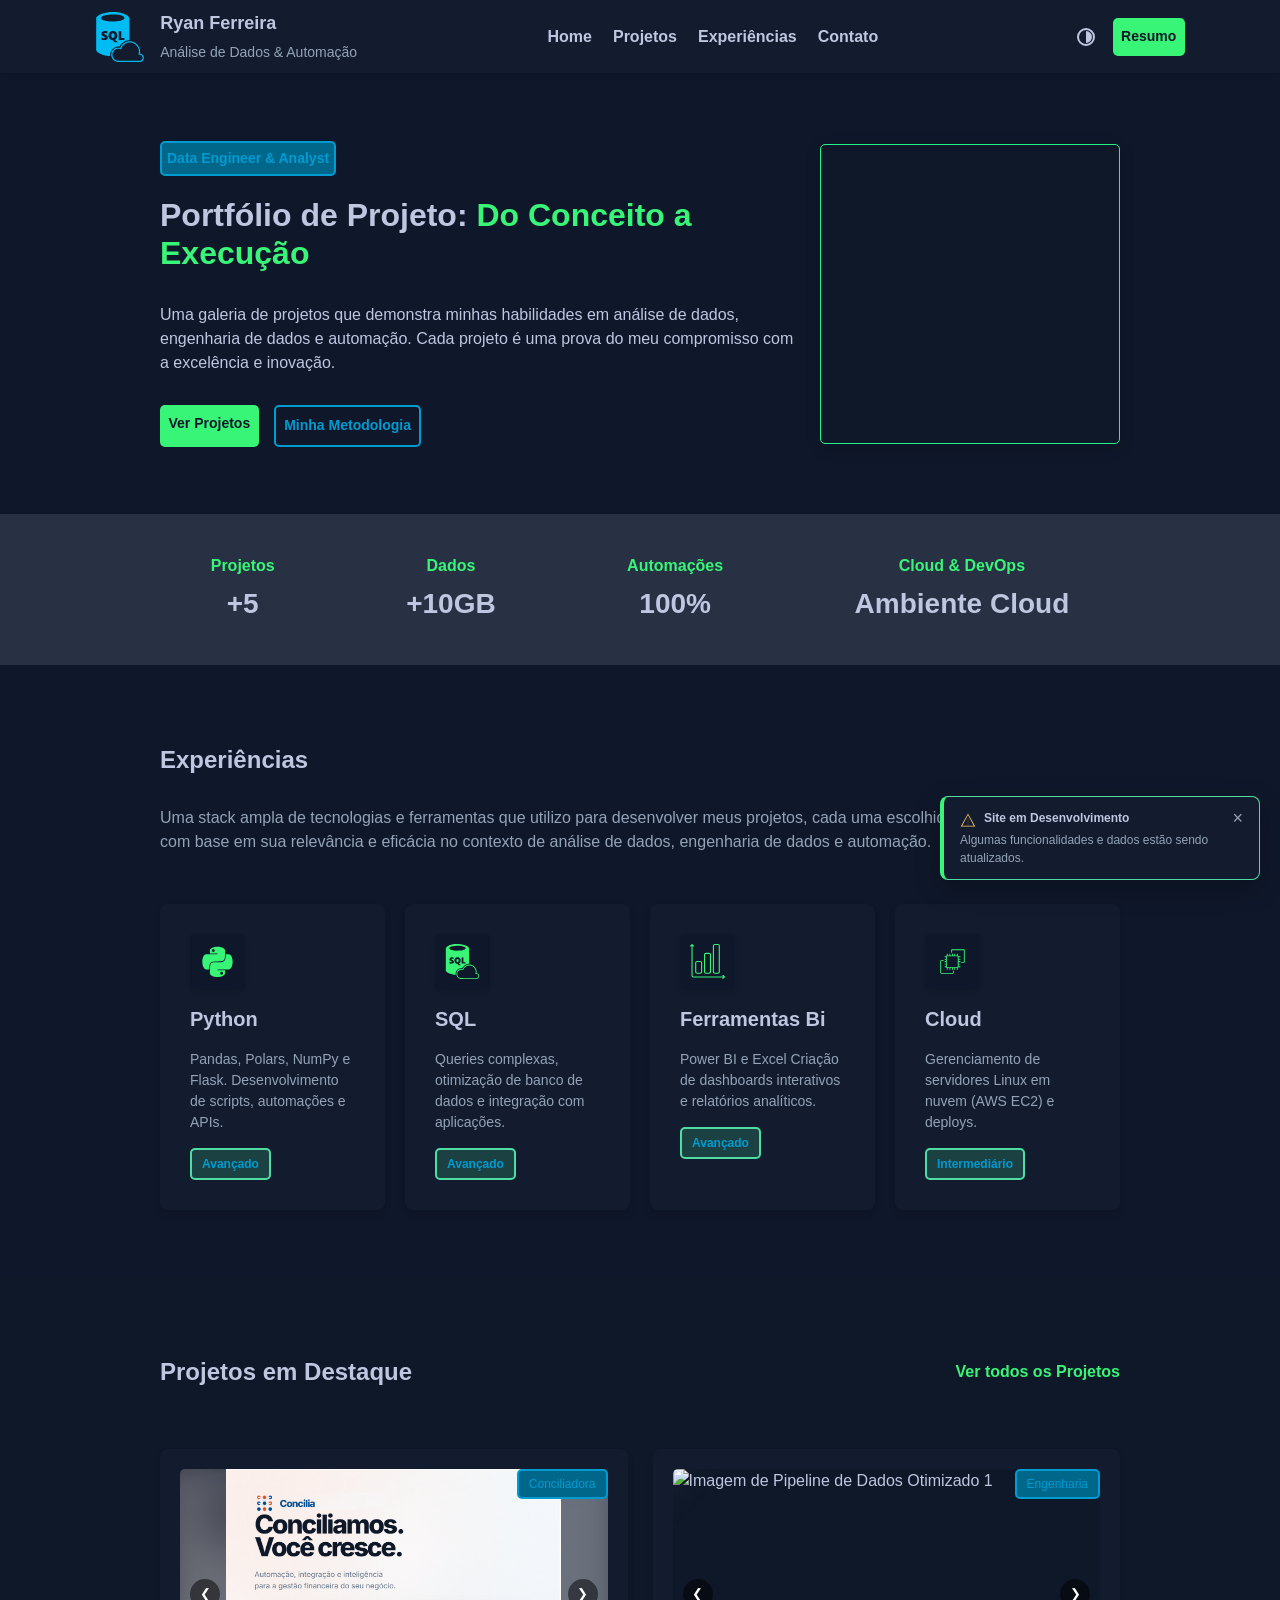
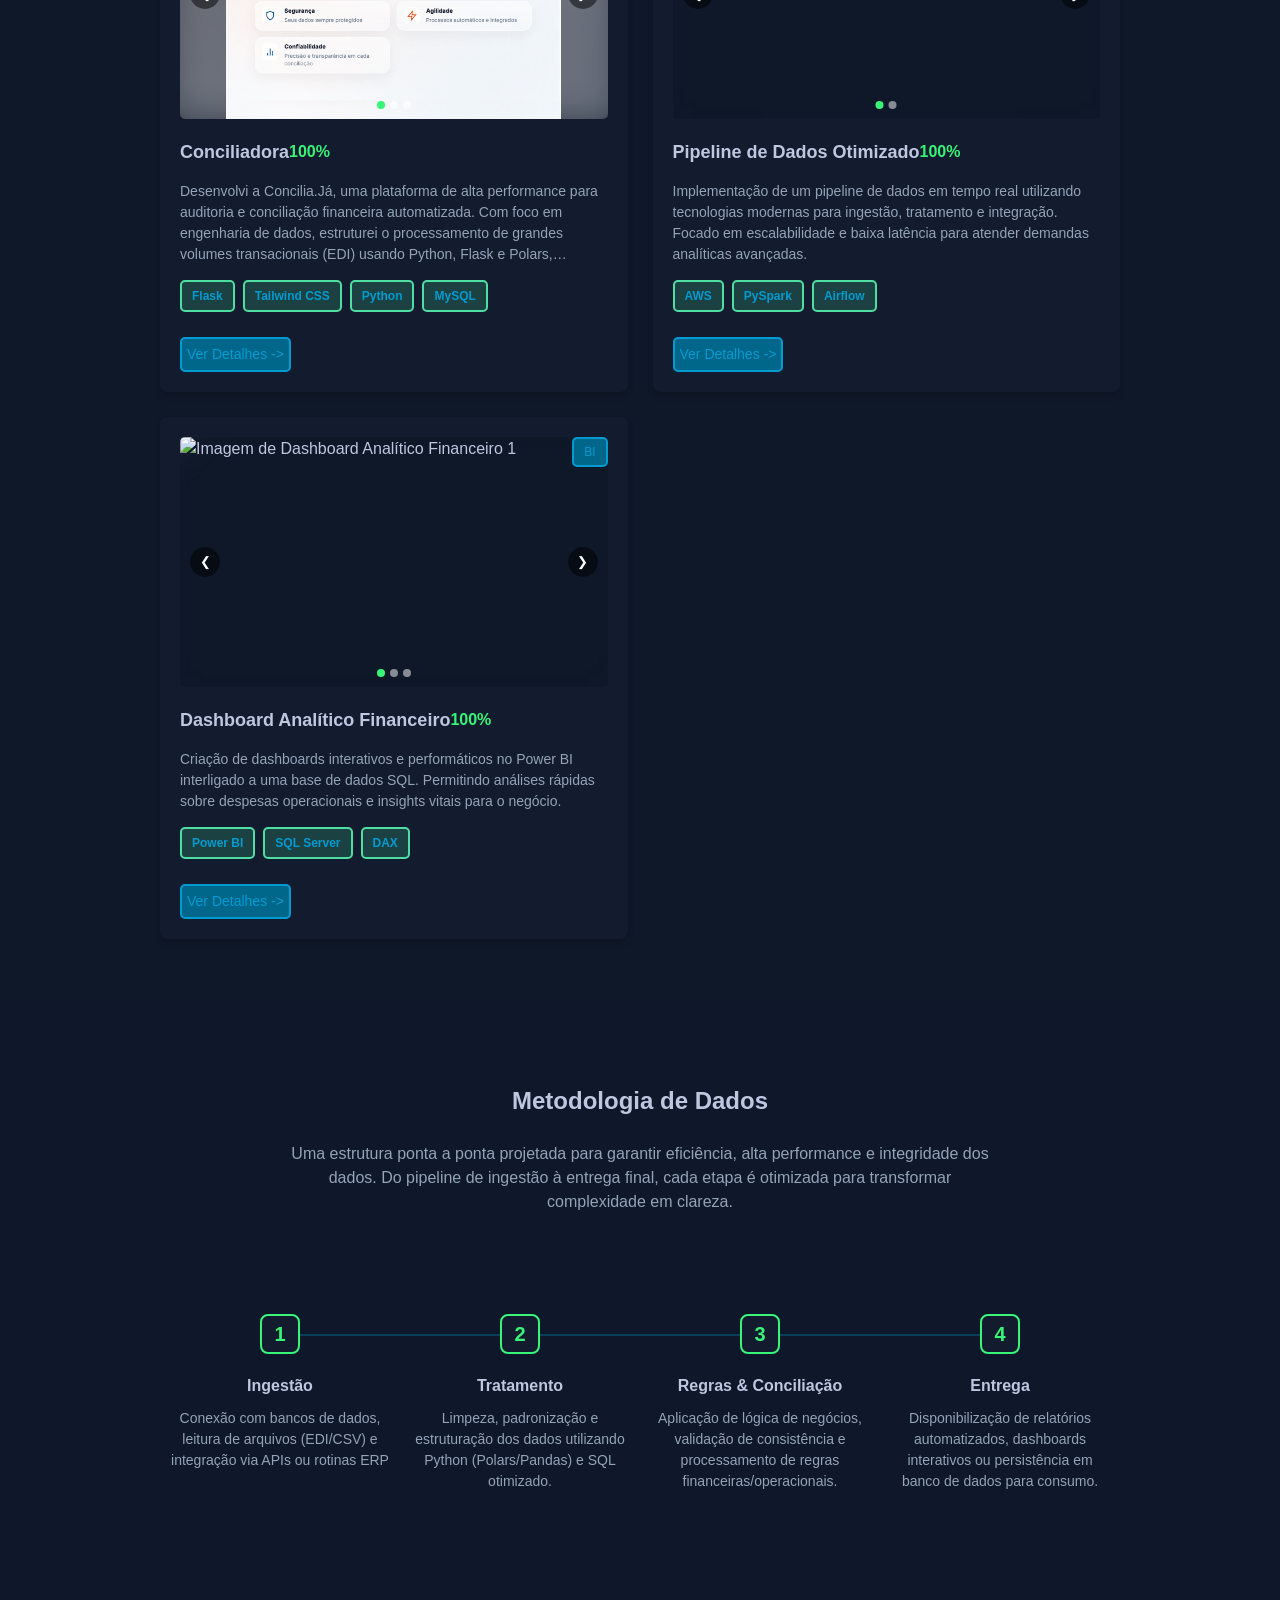
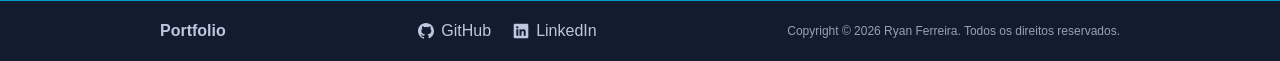
==== commit 664afe06: "feat: Ajuste nos detalhes do projeto Conciliadora" ====
--- a/index.html
+++ b/index.html
@@ -1,268 +1,290 @@
 <!doctype html>
 <html lang="en">
-
-<head>
-  <meta charset="UTF-8" />
-  <meta name="viewport" content="width=device-width, initial-scale=1.0" />
-  <title>Ryan Ferreira | Portfólio de Dados & Engenharia</title>
-  <link rel="icon" type="image/svg+xml" href="./assets/img/favicon-rfa.svg" />
-  <link rel="stylesheet" href="/assets/css/style.css" />
-  <script type="module" src="assets/js/main.js"></script>
-</head>
-
-<body>
-  <!-- cabecalho -->
-  <header>
-    <nav class="cabecalho flex row">
-      <div class="container-logo flex row">
-        <img src="./assets/img/sql-logo.svg" alt="Logo do Portfolio" />
-        <div class="container-logo-texto flex column">
-          <span>Ryan Ferreira</span>
-          <span>Análise de Dados & Automação </span>
-        </div>
-      </div>
-
-      <ul>
-        <li><a href="#">Home</a></li>
-        <li><a href="#projetos">Projetos</a></li>
-        <li><a href="#experiencias">Experiências</a></li>
-        <li><a href="#">Contato</a></li>
-      </ul>
-      <div class="flex row" style="align-items: center; gap: 1rem;">
-        <button id="theme-toggle" class="theme-toggle" aria-label="Alternar Tema">
-          <!-- SVG placeholder (moon for dark mode default, will swap via JS) -->
-          <svg id="theme-icon" xmlns="http://www.w3.org/2000/svg" viewBox="0 0 24 24">
-            <path
-              d="M12,3A9,9,0,1,0,21,12,9,9,0,0,0,12,3Zm0,16a7,7,0,1,1,7-7A7,7,0,0,1,12,19ZM12,6V18A6,6,0,1,0,12,6Z" />
-          </svg>
-        </button>
-        <div class="botao botao-header">
-          <a href="#">Resumo</a>
-        </div>
-      </div>
-    </nav>
-  </header>
-
-  <main>
-    <!-- sessão hero -->
-    <section class="secao secao-hero">
-      <div class="container container-hero flex row">
-        <div class="box-hero flex column">
-          <h2 class="badge">Data Engineer & Analyst</h2>
-          <h1>
-            Portfólio de Projeto:
-            <span class="realce-h1">Do Conceito a Execução</span>
-          </h1>
-          <p>
-            Uma galeria de projetos que demonstra
-            minhas habilidades em análise de dados, engenharia de dados e
-            automação. Cada projeto é uma prova do meu compromisso com a
-            excelência e inovação.
-          </p>
-          <div class="box-botoes flex row">
-            <div class="botao"><a href="#projetos">Ver Projetos</a></div>
-            <div class="botao metodologia">
-              <a href="#metodologia">Minha Metodologia</a>
-            </div>
-          </div>
-        </div>
-        <div class="efeito-hero"></div>
-      </div>
-    </section>
-
-    <!-- sessão banner -->
-
-    <section class="secao secao-banner">
-      <div class="container container-banner flex">
-        <div class="banner-alinha flex column">
-          <h2>Projetos</h2>
-          <h3>+5</h3>
-        </div>
-        <div class="banner-alinha flex column">
-          <h2>Dados</h2>
-          <h3>+10GB</h3>
-        </div>
-        <div class="banner-alinha flex column">
-          <h2>Automações</h2>
-          <h3>100%</h3>
-        </div>
-        <div class="banner-alinha flex column">
-          <h2>Cloud & DevOps</h2>
-          <h3>Ambiente Cloud</h3>
-        </div>
-      </div>
-    </section>
-
-    <!-- sessão experiências -->
-
-    <section id="experiencias" class="secao secao-experiencias">
-      <div class="container container-blocos-xp flex column">
-        <h2>Experiências</h2>
-        <div class="bloco-xp-descricao flex row">
-          <p>
-            Uma stack ampla de tecnologias e ferramentas que utilizo para
-            desenvolver meus projetos, cada uma escolhida com base em sua
-            relevância e eficácia no contexto de análise de dados, engenharia
-            de dados e automação.
-          </p>
-          <!-- <div class="remove-quebra">
+  <head>
+    <meta charset="UTF-8" />
+    <meta name="viewport" content="width=device-width, initial-scale=1.0" />
+    <title>Ryan Ferreira | Portfólio de Dados & Engenharia</title>
+    <link rel="icon" type="image/svg+xml" href="./assets/img/favicon-rfa.svg" />
+    <link rel="stylesheet" href="/assets/css/style.css" />
+    <script type="module" src="assets/js/main.js"></script>
+  </head>
+
+  <body>
+    <!-- cabecalho -->
+    <header>
+      <nav class="cabecalho flex row">
+        <div class="container-logo flex row">
+          <img src="./assets/img/sql-logo.svg" alt="Logo do Portfolio" />
+          <div class="container-logo-texto flex column">
+            <span>Ryan Ferreira</span>
+            <span>Análise de Dados & Automação </span>
+          </div>
+        </div>
+
+        <ul>
+          <li><a href="#">Home</a></li>
+          <li><a href="#projetos">Projetos</a></li>
+          <li><a href="#experiencias">Experiências</a></li>
+          <li><a href="#">Contato</a></li>
+        </ul>
+        <div class="flex row" style="align-items: center; gap: 1rem">
+          <button
+            id="theme-toggle"
+            class="theme-toggle"
+            aria-label="Alternar Tema"
+          >
+            <!-- SVG placeholder (moon for dark mode default, will swap via JS) -->
+            <svg
+              id="theme-icon"
+              xmlns="http://www.w3.org/2000/svg"
+              viewBox="0 0 24 24"
+            >
+              <path
+                d="M12,3A9,9,0,1,0,21,12,9,9,0,0,0,12,3Zm0,16a7,7,0,1,1,7-7A7,7,0,0,1,12,19ZM12,6V18A6,6,0,1,0,12,6Z"
+              />
+            </svg>
+          </button>
+          <div class="botao botao-header">
+            <a href="#">Resumo</a>
+          </div>
+        </div>
+      </nav>
+    </header>
+
+    <main>
+      <!-- sessão hero -->
+      <section class="secao secao-hero">
+        <div class="container container-hero flex row">
+          <div class="box-hero flex column">
+            <h2 class="badge">Data Engineer & Analyst</h2>
+            <h1>
+              Portfólio de Projeto:
+              <span class="realce-h1">Do Conceito a Execução</span>
+            </h1>
+            <p>
+              Uma galeria de projetos que demonstra minhas habilidades em
+              análise de dados, engenharia de dados e automação. Cada projeto é
+              uma prova do meu compromisso com a excelência e inovação.
+            </p>
+            <div class="box-botoes flex row">
+              <div class="botao"><a href="#projetos">Ver Projetos</a></div>
+              <div class="botao metodologia">
+                <a href="#metodologia">Minha Metodologia</a>
+              </div>
+            </div>
+          </div>
+          <div class="efeito-hero"></div>
+        </div>
+      </section>
+
+      <!-- sessão banner -->
+
+      <section class="secao secao-banner">
+        <div class="container container-banner flex">
+          <div class="banner-alinha flex column">
+            <h2>Projetos</h2>
+            <h3>+5</h3>
+          </div>
+          <div class="banner-alinha flex column">
+            <h2>Dados</h2>
+            <h3>+10GB</h3>
+          </div>
+          <div class="banner-alinha flex column">
+            <h2>Automações</h2>
+            <h3>100%</h3>
+          </div>
+          <div class="banner-alinha flex column">
+            <h2>Cloud & DevOps</h2>
+            <h3>Ambiente Cloud</h3>
+          </div>
+        </div>
+      </section>
+
+      <!-- sessão experiências -->
+
+      <section id="experiencias" class="secao secao-experiencias">
+        <div class="container container-blocos-xp flex column">
+          <h2>Experiências</h2>
+          <div class="bloco-xp-descricao flex row">
+            <p>
+              Uma stack ampla de tecnologias e ferramentas que utilizo para
+              desenvolver meus projetos, cada uma escolhida com base em sua
+              relevância e eficácia no contexto de análise de dados, engenharia
+              de dados e automação.
+            </p>
+            <!-- <div class="remove-quebra">
               <p>Competências Essenciais</p>
             </div> -->
-        </div>
-        <div class="bloco-box-xp flex">
-          <div class="caixa-xp flex column">
-            <div class="caixa-xp-logo flex">
-              <img src="./assets/img/python.svg" alt="Logo do Python" />
-            </div>
-            <h3>Python</h3>
+          </div>
+          <div class="bloco-box-xp flex">
+            <div class="caixa-xp flex column">
+              <div class="caixa-xp-logo flex">
+                <img src="./assets/img/python.svg" alt="Logo do Python" />
+              </div>
+              <h3>Python</h3>
+              <p>
+                Pandas, Polars, NumPy e Flask. Desenvolvimento de scripts,
+                automações e APIs.
+              </p>
+              <div class="tags tag-xp">Avançado</div>
+            </div>
+            <div class="caixa-xp flex column">
+              <div class="caixa-xp-logo flex">
+                <img src="./assets/img/sql-cloud.svg" alt="Logo do SQL" />
+              </div>
+              <h3>SQL</h3>
+              <p>
+                Queries complexas, otimização de banco de dados e integração com
+                aplicações.
+              </p>
+              <div class="tags tag-xp">Avançado</div>
+            </div>
+            <div class="caixa-xp flex column">
+              <div class="caixa-xp-logo flex">
+                <img
+                  src="./assets/img/ferramentas-bi.svg"
+                  alt="Logo do Power BI"
+                />
+              </div>
+              <h3>Ferramentas Bi</h3>
+              <div>
+                <p class="teste">
+                  Power BI e Excel Criação de dashboards interativos e
+                  relatórios analíticos.
+                </p>
+              </div>
+              <div class="tags tag-xp">Avançado</div>
+            </div>
+            <div class="caixa-xp flex column">
+              <div class="caixa-xp-logo flex">
+                <img
+                  src="./assets/img/amazon-ec2.svg"
+                  alt="Logo do Amazon EC2"
+                />
+              </div>
+              <h3>Cloud</h3>
+              <p>
+                Gerenciamento de servidores Linux em nuvem (AWS EC2) e deploys.
+              </p>
+              <div class="tags tag-xp">Intermediário</div>
+            </div>
+          </div>
+        </div>
+      </section>
+
+      <!-- sessão projetos em destaque: -->
+
+      <section id="projetos" class="secao secao-projetos flex column">
+        <div class="container container-projetos flex column">
+          <div class="projetos-titulo flex row">
+            <h2>Projetos em Destaque</h2>
+            <a href="caminho/para/projeto.html">Ver todos os Projetos</a>
+          </div>
+          <div id="projetos-container" class="blocos-box-projetos flex">
+            <!-- Projetos injetados dinamicamente via JavaScript -->
+          </div>
+        </div>
+      </section>
+
+      <!-- sessão Metodologia -->
+
+      <section id="metodologia" class="secao secao-metodologia">
+        <div class="container flex column">
+          <div class="metodologia-titulo flex column">
+            <h2>Metodologia de Dados</h2>
             <p>
-              Pandas, Polars, NumPy e Flask. Desenvolvimento de scripts,
-              automações e APIs.
-            </p>
-            <div class="tags tag-xp">Avançado</div>
-          </div>
-          <div class="caixa-xp flex column">
-            <div class="caixa-xp-logo flex">
-              <img src="./assets/img/sql-cloud.svg" alt="Logo do SQL" />
-            </div>
-            <h3>SQL</h3>
-            <p>
-              Queries complexas, otimização de banco de dados e integração com
-              aplicações.
-            </p>
-            <div class="tags tag-xp">Avançado</div>
-          </div>
-          <div class="caixa-xp flex column">
-            <div class="caixa-xp-logo flex">
-              <img src="./assets/img/ferramentas-bi.svg" alt="Logo do Power BI" />
-            </div>
-            <h3>Ferramentas Bi</h3>
-            <div>
-              <p class="teste">
-                Power BI e Excel Criação de dashboards interativos e
-                relatórios analíticos.
-              </p>
-            </div>
-            <div class="tags tag-xp">Avançado</div>
-          </div>
-          <div class="caixa-xp flex column">
-            <div class="caixa-xp-logo flex">
-              <img src="./assets/img/amazon-ec2.svg" alt="Logo do Amazon EC2" />
-            </div>
-            <h3>Cloud</h3>
-            <p>
-              Gerenciamento de servidores Linux em nuvem (AWS EC2) e deploys.
-            </p>
-            <div class="tags tag-xp">Intermediário</div>
-          </div>
-        </div>
+              Uma estrutura ponta a ponta projetada para garantir eficiência,
+              alta performance e integridade dos dados. Do pipeline de ingestão
+              à entrega final, cada etapa é otimizada para transformar
+              complexidade em clareza.
+            </p>
+          </div>
+          <div class="metodologia-container flex">
+            <div class="passos flex column">
+              <div class="number flex">1</div>
+              <h3>Ingestão</h3>
+              <p>
+                Conexão com bancos de dados, leitura de arquivos (EDI/CSV) e
+                integração via APIs ou rotinas ERP
+              </p>
+            </div>
+
+            <div class="passos flex column">
+              <div class="number flex">2</div>
+              <h3>Tratamento</h3>
+              <p>
+                Limpeza, padronização e estruturação dos dados utilizando Python
+                (Polars/Pandas) e SQL otimizado.
+              </p>
+            </div>
+
+            <div class="passos flex column">
+              <div class="number flex">3</div>
+              <h3>Regras & Conciliação</h3>
+              <p>
+                Aplicação de lógica de negócios, validação de consistência e
+                processamento de regras financeiras/operacionais.
+              </p>
+            </div>
+
+            <div class="passos flex column">
+              <div class="number flex">4</div>
+              <h3>Entrega</h3>
+              <p>
+                Disponibilização de relatórios automatizados, dashboards
+                interativos ou persistência em banco de dados para consumo.
+              </p>
+            </div>
+          </div>
+        </div>
+      </section>
+      <!-- sessão rodapé -->
+      <footer>
+        <div class="rodape flex row">
+          <div>
+            <h3>Portfolio</h3>
+          </div>
+          <div class="redes-sociais flex row">
+            <div class="img-redesociais flex">
+              <img src="/assets/img/github.svg" alt="Icone Github" />
+              <a target="_blank" href="https://github.com/RFAnoni">GitHub</a>
+            </div>
+            <div class="img-redesociais flex">
+              <img src="/assets/img/linkedin.svg" alt="Icone LinkedIn" />
+              <a
+                target="_blank"
+                href="https://www.linkedin.com/in/ryan-victor-ferreira/"
+                >LinkedIn</a
+              >
+            </div>
+          </div>
+
+          <div>
+            <p class="teste-img">
+              Copyright &copy; 2026 Ryan Ferreira. Todos os direitos reservados.
+            </p>
+          </div>
+        </div>
+      </footer>
+    </main>
+    <!-- Banner / Card Flutuante de Aviso -->
+    <div id="aviso-desenvolvimento" class="toast-flutuante">
+      <div class="toast-conteudo">
+        <div class="toast-texto">
+          <div class="alinha-aviso flex">
+            <img src="./assets/img/warning.svg" alt="Ícone de aviso" />
+            <strong> Site em Desenvolvimento</strong>
+          </div>
+          <p>Algumas funcionalidades e dados estão sendo atualizados.</p>
+        </div>
+        <button
+          id="btn-fechar-aviso"
+          class="btn-fechar"
+          aria-label="Fechar aviso"
+        >
+          &times;
+        </button>
       </div>
-    </section>
-
-    <!-- sessão projetos em destaque: -->
-
-    <section id="projetos" class="secao secao-projetos flex column">
-      <div class="container container-projetos flex column">
-        <div class="projetos-titulo flex row">
-          <h2>Projetos em Destaque</h2>
-          <a href="caminho/para/projeto.html">Ver todos os Projetos</a>
-        </div>
-        <div id="projetos-container" class="blocos-box-projetos flex">
-          <!-- Projetos injetados dinamicamente via JavaScript -->
-        </div>
-      </div>
-    </section>
-
-    <!-- sessão Metodologia -->
-
-    <section id="metodologia" class="secao secao-metodologia">
-      <div class="container flex column">
-        <div class="metodologia-titulo flex column">
-          <h2>Metodologia de Dados</h2>
-          <p>
-            Uma estrutura ponta a ponta projetada para garantir eficiência,
-            alta performance e integridade dos dados. Do pipeline de ingestão
-            à entrega final, cada etapa é otimizada para transformar
-            complexidade em clareza.
-          </p>
-        </div>
-        <div class="metodologia-container flex">
-          <div class="passos flex column">
-            <div class="number flex">1</div>
-            <h3>Ingestão</h3>
-            <p>
-              Conexão com bancos de dados, leitura de arquivos (EDI/CSV) e
-              integração via APIs ou rotinas ERP
-            </p>
-          </div>
-
-          <div class="passos flex column">
-            <div class="number flex">2</div>
-            <h3>Tratamento</h3>
-            <p>
-              Limpeza, padronização e estruturação dos dados utilizando Python
-              (Polars/Pandas) e SQL otimizado.
-            </p>
-          </div>
-
-          <div class="passos flex column">
-            <div class="number flex">3</div>
-            <h3>Regras & Conciliação</h3>
-            <p>
-              Aplicação de lógica de negócios, validação de consistência e
-              processamento de regras financeiras/operacionais.
-            </p>
-          </div>
-
-          <div class="passos flex column">
-            <div class="number flex">4</div>
-            <h3>Entrega</h3>
-            <p>
-              Disponibilização de relatórios automatizados, dashboards
-              interativos ou persistência em banco de dados para consumo.
-            </p>
-          </div>
-        </div>
-      </div>
-    </section>
-    <!-- sessão rodapé -->
-    <footer>
-      <div class="rodape flex row">
-        <div>
-          <h3>Portfolio</h3>
-        </div>
-        <div class="redes-sociais flex row">
-          <div class="img-redesociais flex">
-            <img src="/assets/img/github.svg" alt="Icone Github" />
-            <a target="_blank" href="https://github.com/RFAnoni">GitHub</a>
-          </div>
-          <div class="img-redesociais flex">
-            <img src="/assets/img/linkedin.svg" alt="Icone LinkedIn" />
-            <a target="_blank" href="https://www.linkedin.com/in/ryan-victor-ferreira/">LinkedIn</a>
-          </div>
-        </div>
-
-        <div>
-          <p class="testes-img">Copyright &copy; 2026</p>
-        </div>
-      </div>
-    </footer>
-  </main>
-  <!-- Banner / Card Flutuante de Aviso -->
-  <div id="aviso-desenvolvimento" class="toast-flutuante">
-    <div class="toast-conteudo">
-      <div class="toast-texto">
-        <div class="alinha-aviso flex">
-          <img src="./assets/img/warning.svg" alt="Ícone de aviso" />
-          <strong> Site em Desenvolvimento</strong>
-        </div>
-        <p>Algumas funcionalidades e dados estão sendo atualizados.</p>
-      </div>
-      <button id="btn-fechar-aviso" class="btn-fechar" aria-label="Fechar aviso">
-        &times;
-      </button>
     </div>
-  </div>
-</body>
-
-</html>+  </body>
+</html>
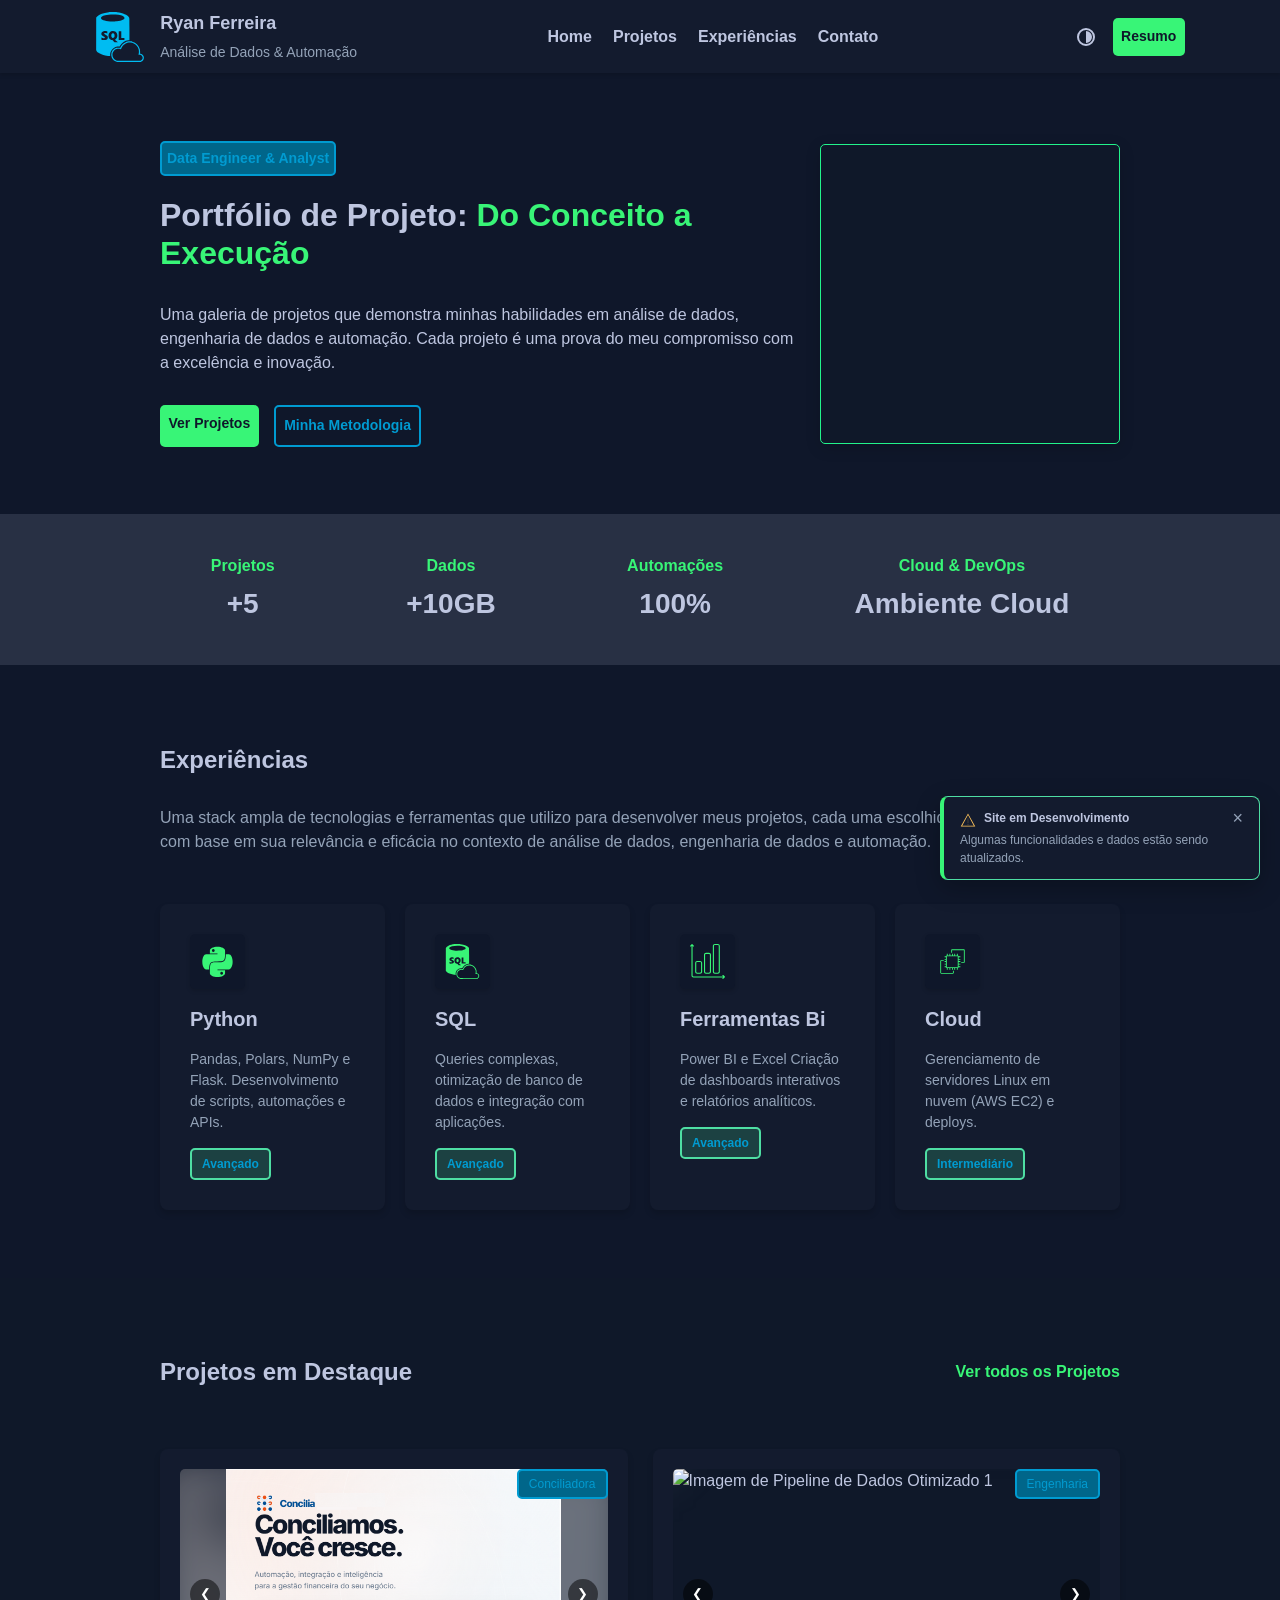
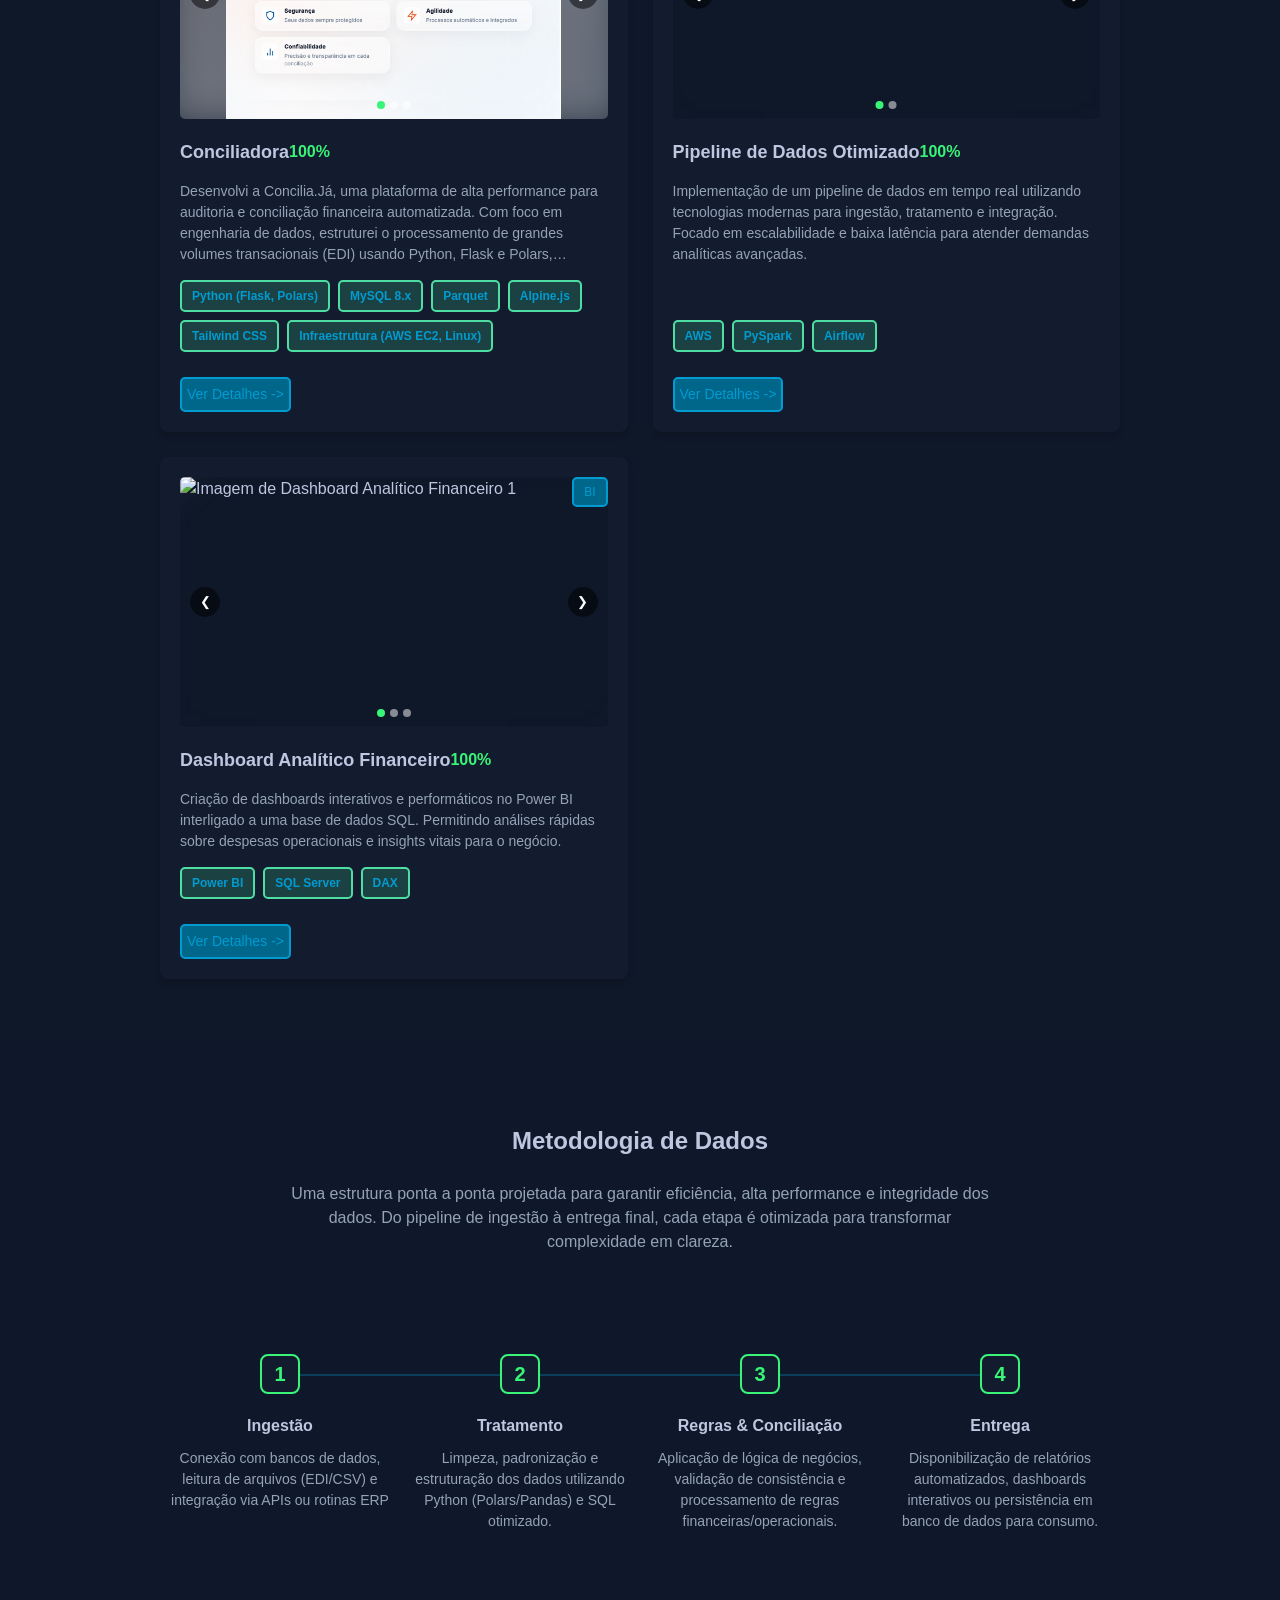
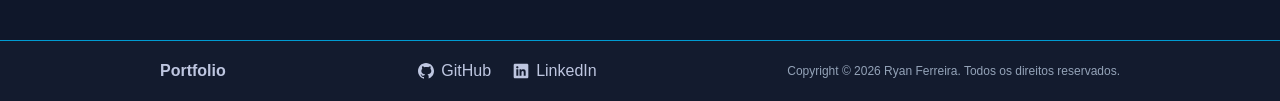
==== commit 4002778c: "feat: feat: Adicionar layout de barra lateral ao blog e aprimorar os detalhes do projeto" ====
--- a/index.html
+++ b/index.html
@@ -1,290 +1,269 @@
 <!doctype html>
 <html lang="en">
-  <head>
-    <meta charset="UTF-8" />
-    <meta name="viewport" content="width=device-width, initial-scale=1.0" />
-    <title>Ryan Ferreira | Portfólio de Dados & Engenharia</title>
-    <link rel="icon" type="image/svg+xml" href="./assets/img/favicon-rfa.svg" />
-    <link rel="stylesheet" href="/assets/css/style.css" />
-    <script type="module" src="assets/js/main.js"></script>
-  </head>
-
-  <body>
-    <!-- cabecalho -->
-    <header>
-      <nav class="cabecalho flex row">
-        <div class="container-logo flex row">
-          <img src="./assets/img/sql-logo.svg" alt="Logo do Portfolio" />
-          <div class="container-logo-texto flex column">
-            <span>Ryan Ferreira</span>
-            <span>Análise de Dados & Automação </span>
-          </div>
-        </div>
-
-        <ul>
-          <li><a href="#">Home</a></li>
-          <li><a href="#projetos">Projetos</a></li>
-          <li><a href="#experiencias">Experiências</a></li>
-          <li><a href="#">Contato</a></li>
-        </ul>
-        <div class="flex row" style="align-items: center; gap: 1rem">
-          <button
-            id="theme-toggle"
-            class="theme-toggle"
-            aria-label="Alternar Tema"
-          >
-            <!-- SVG placeholder (moon for dark mode default, will swap via JS) -->
-            <svg
-              id="theme-icon"
-              xmlns="http://www.w3.org/2000/svg"
-              viewBox="0 0 24 24"
-            >
-              <path
-                d="M12,3A9,9,0,1,0,21,12,9,9,0,0,0,12,3Zm0,16a7,7,0,1,1,7-7A7,7,0,0,1,12,19ZM12,6V18A6,6,0,1,0,12,6Z"
-              />
-            </svg>
-          </button>
-          <div class="botao botao-header">
-            <a href="#">Resumo</a>
-          </div>
-        </div>
-      </nav>
-    </header>
-
-    <main>
-      <!-- sessão hero -->
-      <section class="secao secao-hero">
-        <div class="container container-hero flex row">
-          <div class="box-hero flex column">
-            <h2 class="badge">Data Engineer & Analyst</h2>
-            <h1>
-              Portfólio de Projeto:
-              <span class="realce-h1">Do Conceito a Execução</span>
-            </h1>
-            <p>
-              Uma galeria de projetos que demonstra minhas habilidades em
-              análise de dados, engenharia de dados e automação. Cada projeto é
-              uma prova do meu compromisso com a excelência e inovação.
-            </p>
-            <div class="box-botoes flex row">
-              <div class="botao"><a href="#projetos">Ver Projetos</a></div>
-              <div class="botao metodologia">
-                <a href="#metodologia">Minha Metodologia</a>
-              </div>
-            </div>
-          </div>
-          <div class="efeito-hero"></div>
-        </div>
-      </section>
-
-      <!-- sessão banner -->
-
-      <section class="secao secao-banner">
-        <div class="container container-banner flex">
-          <div class="banner-alinha flex column">
-            <h2>Projetos</h2>
-            <h3>+5</h3>
-          </div>
-          <div class="banner-alinha flex column">
-            <h2>Dados</h2>
-            <h3>+10GB</h3>
-          </div>
-          <div class="banner-alinha flex column">
-            <h2>Automações</h2>
-            <h3>100%</h3>
-          </div>
-          <div class="banner-alinha flex column">
-            <h2>Cloud & DevOps</h2>
-            <h3>Ambiente Cloud</h3>
-          </div>
-        </div>
-      </section>
-
-      <!-- sessão experiências -->
-
-      <section id="experiencias" class="secao secao-experiencias">
-        <div class="container container-blocos-xp flex column">
-          <h2>Experiências</h2>
-          <div class="bloco-xp-descricao flex row">
-            <p>
-              Uma stack ampla de tecnologias e ferramentas que utilizo para
-              desenvolver meus projetos, cada uma escolhida com base em sua
-              relevância e eficácia no contexto de análise de dados, engenharia
-              de dados e automação.
-            </p>
-            <!-- <div class="remove-quebra">
+
+<head>
+  <meta charset="UTF-8" />
+  <meta name="viewport" content="width=device-width, initial-scale=1.0" />
+  <title>Ryan Ferreira | Portfólio de Dados & Engenharia</title>
+  <link rel="icon" type="image/svg+xml" href="./assets/img/favicon-rfa.svg" />
+  <link rel="stylesheet" href="/assets/css/style.css" />
+  <script type="module" src="assets/js/main.js"></script>
+</head>
+
+<body>
+  <!-- cabecalho -->
+  <header>
+    <nav class="cabecalho flex row">
+      <div class="container-logo flex row">
+        <img src="./assets/img/sql-logo.svg" alt="Logo do Portfolio" />
+        <div class="container-logo-texto flex column">
+          <span>Ryan Ferreira</span>
+          <span>Análise de Dados & Automação </span>
+        </div>
+      </div>
+
+      <ul>
+        <li><a href="#">Home</a></li>
+        <li><a href="#projetos">Projetos</a></li>
+        <li><a href="#experiencias">Experiências</a></li>
+        <li><a href="#">Contato</a></li>
+      </ul>
+      <div class="flex row" style="align-items: center; gap: 1rem">
+        <button id="theme-toggle" class="theme-toggle" aria-label="Alternar Tema">
+          <!-- SVG placeholder (moon for dark mode default, will swap via JS) -->
+          <svg id="theme-icon" xmlns="http://www.w3.org/2000/svg" viewBox="0 0 24 24">
+            <path
+              d="M12,3A9,9,0,1,0,21,12,9,9,0,0,0,12,3Zm0,16a7,7,0,1,1,7-7A7,7,0,0,1,12,19ZM12,6V18A6,6,0,1,0,12,6Z" />
+          </svg>
+        </button>
+        <div class="botao botao-header">
+          <a href="#">Resumo</a>
+        </div>
+      </div>
+    </nav>
+  </header>
+
+  <main>
+    <!-- sessão hero -->
+    <section class="secao secao-hero">
+      <div class="container container-hero flex row">
+        <div class="box-hero flex column">
+          <h2 class="badge">Data Engineer & Analyst</h2>
+          <h1>
+            Portfólio de Projeto:
+            <span class="realce-h1">Do Conceito a Execução</span>
+          </h1>
+          <p>
+            Uma galeria de projetos que demonstra minhas habilidades em
+            análise de dados, engenharia de dados e automação. Cada projeto é
+            uma prova do meu compromisso com a excelência e inovação.
+          </p>
+          <div class="box-botoes flex row">
+            <div class="botao"><a href="#projetos">Ver Projetos</a></div>
+            <div class="botao metodologia">
+              <a href="#metodologia">Minha Metodologia</a>
+            </div>
+          </div>
+        </div>
+        <div class="efeito-hero"></div>
+      </div>
+    </section>
+
+    <!-- sessão banner -->
+
+    <section class="secao secao-banner">
+      <div class="container container-banner flex">
+        <div class="banner-alinha flex column">
+          <h2>Projetos</h2>
+          <h3>+5</h3>
+        </div>
+        <div class="banner-alinha flex column">
+          <h2>Dados</h2>
+          <h3>+10GB</h3>
+        </div>
+        <div class="banner-alinha flex column">
+          <h2>Automações</h2>
+          <h3>100%</h3>
+        </div>
+        <div class="banner-alinha flex column">
+          <h2>Cloud & DevOps</h2>
+          <h3>Ambiente Cloud</h3>
+        </div>
+      </div>
+    </section>
+
+    <!-- sessão experiências -->
+
+    <section id="experiencias" class="secao secao-experiencias">
+      <div class="container container-blocos-xp flex column">
+        <h2>Experiências</h2>
+        <div class="bloco-xp-descricao flex row">
+          <p>
+            Uma stack ampla de tecnologias e ferramentas que utilizo para
+            desenvolver meus projetos, cada uma escolhida com base em sua
+            relevância e eficácia no contexto de análise de dados, engenharia
+            de dados e automação.
+          </p>
+          <!-- <div class="remove-quebra">
               <p>Competências Essenciais</p>
             </div> -->
-          </div>
-          <div class="bloco-box-xp flex">
-            <div class="caixa-xp flex column">
-              <div class="caixa-xp-logo flex">
-                <img src="./assets/img/python.svg" alt="Logo do Python" />
-              </div>
-              <h3>Python</h3>
-              <p>
-                Pandas, Polars, NumPy e Flask. Desenvolvimento de scripts,
-                automações e APIs.
+        </div>
+        <div class="bloco-box-xp flex">
+          <div class="caixa-xp flex column">
+            <div class="caixa-xp-logo flex">
+              <img src="./assets/img/python.svg" alt="Logo do Python" />
+            </div>
+            <h3>Python</h3>
+            <p>
+              Pandas, Polars, NumPy e Flask. Desenvolvimento de scripts,
+              automações e APIs.
+            </p>
+            <div class="tags tag-xp">Avançado</div>
+          </div>
+          <div class="caixa-xp flex column">
+            <div class="caixa-xp-logo flex">
+              <img src="./assets/img/sql-cloud.svg" alt="Logo do SQL" />
+            </div>
+            <h3>SQL</h3>
+            <p>
+              Queries complexas, otimização de banco de dados e integração com
+              aplicações.
+            </p>
+            <div class="tags tag-xp">Avançado</div>
+          </div>
+          <div class="caixa-xp flex column">
+            <div class="caixa-xp-logo flex">
+              <img src="./assets/img/ferramentas-bi.svg" alt="Logo do Power BI" />
+            </div>
+            <h3>Ferramentas Bi</h3>
+            <div>
+              <p class="teste">
+                Power BI e Excel Criação de dashboards interativos e
+                relatórios analíticos.
               </p>
-              <div class="tags tag-xp">Avançado</div>
-            </div>
-            <div class="caixa-xp flex column">
-              <div class="caixa-xp-logo flex">
-                <img src="./assets/img/sql-cloud.svg" alt="Logo do SQL" />
-              </div>
-              <h3>SQL</h3>
-              <p>
-                Queries complexas, otimização de banco de dados e integração com
-                aplicações.
-              </p>
-              <div class="tags tag-xp">Avançado</div>
-            </div>
-            <div class="caixa-xp flex column">
-              <div class="caixa-xp-logo flex">
-                <img
-                  src="./assets/img/ferramentas-bi.svg"
-                  alt="Logo do Power BI"
-                />
-              </div>
-              <h3>Ferramentas Bi</h3>
-              <div>
-                <p class="teste">
-                  Power BI e Excel Criação de dashboards interativos e
-                  relatórios analíticos.
-                </p>
-              </div>
-              <div class="tags tag-xp">Avançado</div>
-            </div>
-            <div class="caixa-xp flex column">
-              <div class="caixa-xp-logo flex">
-                <img
-                  src="./assets/img/amazon-ec2.svg"
-                  alt="Logo do Amazon EC2"
-                />
-              </div>
-              <h3>Cloud</h3>
-              <p>
-                Gerenciamento de servidores Linux em nuvem (AWS EC2) e deploys.
-              </p>
-              <div class="tags tag-xp">Intermediário</div>
-            </div>
-          </div>
-        </div>
-      </section>
-
-      <!-- sessão projetos em destaque: -->
-
-      <section id="projetos" class="secao secao-projetos flex column">
-        <div class="container container-projetos flex column">
-          <div class="projetos-titulo flex row">
-            <h2>Projetos em Destaque</h2>
-            <a href="caminho/para/projeto.html">Ver todos os Projetos</a>
-          </div>
-          <div id="projetos-container" class="blocos-box-projetos flex">
-            <!-- Projetos injetados dinamicamente via JavaScript -->
-          </div>
-        </div>
-      </section>
-
-      <!-- sessão Metodologia -->
-
-      <section id="metodologia" class="secao secao-metodologia">
-        <div class="container flex column">
-          <div class="metodologia-titulo flex column">
-            <h2>Metodologia de Dados</h2>
-            <p>
-              Uma estrutura ponta a ponta projetada para garantir eficiência,
-              alta performance e integridade dos dados. Do pipeline de ingestão
-              à entrega final, cada etapa é otimizada para transformar
-              complexidade em clareza.
-            </p>
-          </div>
-          <div class="metodologia-container flex">
-            <div class="passos flex column">
-              <div class="number flex">1</div>
-              <h3>Ingestão</h3>
-              <p>
-                Conexão com bancos de dados, leitura de arquivos (EDI/CSV) e
-                integração via APIs ou rotinas ERP
-              </p>
-            </div>
-
-            <div class="passos flex column">
-              <div class="number flex">2</div>
-              <h3>Tratamento</h3>
-              <p>
-                Limpeza, padronização e estruturação dos dados utilizando Python
-                (Polars/Pandas) e SQL otimizado.
-              </p>
-            </div>
-
-            <div class="passos flex column">
-              <div class="number flex">3</div>
-              <h3>Regras & Conciliação</h3>
-              <p>
-                Aplicação de lógica de negócios, validação de consistência e
-                processamento de regras financeiras/operacionais.
-              </p>
-            </div>
-
-            <div class="passos flex column">
-              <div class="number flex">4</div>
-              <h3>Entrega</h3>
-              <p>
-                Disponibilização de relatórios automatizados, dashboards
-                interativos ou persistência em banco de dados para consumo.
-              </p>
-            </div>
-          </div>
-        </div>
-      </section>
-      <!-- sessão rodapé -->
-      <footer>
-        <div class="rodape flex row">
-          <div>
-            <h3>Portfolio</h3>
-          </div>
-          <div class="redes-sociais flex row">
-            <div class="img-redesociais flex">
-              <img src="/assets/img/github.svg" alt="Icone Github" />
-              <a target="_blank" href="https://github.com/RFAnoni">GitHub</a>
-            </div>
-            <div class="img-redesociais flex">
-              <img src="/assets/img/linkedin.svg" alt="Icone LinkedIn" />
-              <a
-                target="_blank"
-                href="https://www.linkedin.com/in/ryan-victor-ferreira/"
-                >LinkedIn</a
-              >
-            </div>
-          </div>
-
-          <div>
-            <p class="teste-img">
-              Copyright &copy; 2026 Ryan Ferreira. Todos os direitos reservados.
-            </p>
-          </div>
-        </div>
-      </footer>
-    </main>
-    <!-- Banner / Card Flutuante de Aviso -->
-    <div id="aviso-desenvolvimento" class="toast-flutuante">
-      <div class="toast-conteudo">
-        <div class="toast-texto">
-          <div class="alinha-aviso flex">
-            <img src="./assets/img/warning.svg" alt="Ícone de aviso" />
-            <strong> Site em Desenvolvimento</strong>
-          </div>
-          <p>Algumas funcionalidades e dados estão sendo atualizados.</p>
-        </div>
-        <button
-          id="btn-fechar-aviso"
-          class="btn-fechar"
-          aria-label="Fechar aviso"
-        >
-          &times;
-        </button>
-      </div>
+            </div>
+            <div class="tags tag-xp">Avançado</div>
+          </div>
+          <div class="caixa-xp flex column">
+            <div class="caixa-xp-logo flex">
+              <img src="./assets/img/amazon-ec2.svg" alt="Logo do Amazon EC2" />
+            </div>
+            <h3>Cloud</h3>
+            <p>
+              Gerenciamento de servidores Linux em nuvem (AWS EC2) e deploys.
+            </p>
+            <div class="tags tag-xp">Intermediário</div>
+          </div>
+        </div>
+      </div>
+    </section>
+
+    <!-- sessão projetos em destaque: -->
+
+    <section id="projetos" class="secao secao-projetos flex column">
+      <div class="container container-projetos flex column">
+        <div class="projetos-titulo flex row">
+          <h2>Projetos em Destaque</h2>
+          <a href="projeto.html">Ver todos os Projetos</a>
+        </div>
+        <div id="projetos-container" class="blocos-box-projetos flex">
+          <!-- Projetos injetados dinamicamente via JavaScript -->
+        </div>
+      </div>
+    </section>
+
+    <!-- sessão Metodologia -->
+
+    <section id="metodologia" class="secao secao-metodologia">
+      <div class="container flex column">
+        <div class="metodologia-titulo flex column">
+          <h2>Metodologia de Dados</h2>
+          <p>
+            Uma estrutura ponta a ponta projetada para garantir eficiência,
+            alta performance e integridade dos dados. Do pipeline de ingestão
+            à entrega final, cada etapa é otimizada para transformar
+            complexidade em clareza.
+          </p>
+        </div>
+        <div class="metodologia-container flex">
+          <div class="passos flex column">
+            <div class="number flex">1</div>
+            <h3>Ingestão</h3>
+            <p>
+              Conexão com bancos de dados, leitura de arquivos (EDI/CSV) e
+              integração via APIs ou rotinas ERP
+            </p>
+          </div>
+
+          <div class="passos flex column">
+            <div class="number flex">2</div>
+            <h3>Tratamento</h3>
+            <p>
+              Limpeza, padronização e estruturação dos dados utilizando Python
+              (Polars/Pandas) e SQL otimizado.
+            </p>
+          </div>
+
+          <div class="passos flex column">
+            <div class="number flex">3</div>
+            <h3>Regras & Conciliação</h3>
+            <p>
+              Aplicação de lógica de negócios, validação de consistência e
+              processamento de regras financeiras/operacionais.
+            </p>
+          </div>
+
+          <div class="passos flex column">
+            <div class="number flex">4</div>
+            <h3>Entrega</h3>
+            <p>
+              Disponibilização de relatórios automatizados, dashboards
+              interativos ou persistência em banco de dados para consumo.
+            </p>
+          </div>
+        </div>
+      </div>
+    </section>
+    <!-- sessão rodapé -->
+    <footer>
+      <div class="rodape flex row">
+        <div>
+          <h3>Portfolio</h3>
+        </div>
+        <div class="redes-sociais flex row">
+          <div class="img-redesociais flex">
+            <img src="/assets/img/github.svg" alt="Icone Github" />
+            <a target="_blank" href="https://github.com/RFAnoni">GitHub</a>
+          </div>
+          <div class="img-redesociais flex">
+            <img src="/assets/img/linkedin.svg" alt="Icone LinkedIn" />
+            <a target="_blank" href="https://www.linkedin.com/in/ryan-victor-ferreira/">LinkedIn</a>
+          </div>
+        </div>
+
+        <div>
+          <p class="teste-img">
+            Copyright &copy; 2026 Ryan Ferreira. Todos os direitos reservados.
+          </p>
+        </div>
+      </div>
+    </footer>
+  </main>
+  <!-- Banner / Card Flutuante de Aviso -->
+  <div id="aviso-desenvolvimento" class="toast-flutuante">
+    <div class="toast-conteudo">
+      <div class="toast-texto">
+        <div class="alinha-aviso flex">
+          <img src="./assets/img/warning.svg" alt="Ícone de aviso" />
+          <strong> Site em Desenvolvimento</strong>
+        </div>
+        <p>Algumas funcionalidades e dados estão sendo atualizados.</p>
+      </div>
+      <button id="btn-fechar-aviso" class="btn-fechar" aria-label="Fechar aviso">
+        &times;
+      </button>
     </div>
-  </body>
-</html>
+  </div>
+</body>
+
+</html>
--- a/assets/css/style.css
+++ b/assets/css/style.css
@@ -777,6 +777,67 @@
   }
 }
 
+/* Layout Blog Sidebar (projeto.html) */
+.layout-blog {
+  display: flex;
+  gap: 3rem;
+  flex-direction: row;
+  align-items: flex-start;
+}
+
+.sidebar-projetos {
+  flex: 0 0 250px;
+  display: flex;
+  flex-direction: column;
+  gap: 0;
+  position: sticky;
+  top: 9rem;
+}
+
+.sidebar-titulo {
+  font-size: 1.6rem;
+  padding-bottom: 0.5rem;
+  border-bottom: 2px solid var(--border-primary);
+  margin-bottom: 1.5rem;
+  text-transform: uppercase;
+  color: var(--text-primary);
+}
+
+.sidebar-lista {
+  display: flex;
+  flex-direction: column;
+  gap: 0.5rem;
+}
+
+.sidebar-item {
+  color: var(--text-secondary);
+  font-size: 1.4rem;
+  padding: 0.8rem 1rem;
+  border-radius: 0.4rem;
+  cursor: pointer;
+  transition: all 0.2s ease;
+  border-left: 3px solid transparent;
+  user-select: none;
+}
+
+.sidebar-item:hover {
+  background-color: var(--bg-quaternary);
+  color: var(--accent-primary);
+  border-left-color: var(--accent-secondary);
+}
+
+.sidebar-item.ativo {
+  background-color: var(--bg-quaternary);
+  color: var(--accent-primary);
+  font-weight: 600;
+  border-left-color: var(--accent-primary);
+}
+
+.projeto-conteudo-main {
+  flex: 1;
+  min-width: 0;
+}
+
 /* RESPONSIVE DESIGN - MEDIA QUERIES */
 
 /* Tablets */
@@ -791,6 +852,16 @@
   html {
     font-size: 55%;
     /* Reduce base font size for smaller screens */
+  }
+
+  .layout-blog {
+    flex-direction: column;
+  }
+
+  .sidebar-projetos {
+    flex: none;
+    width: 100%;
+    position: static;
   }
 
   /* Header adjustments */
